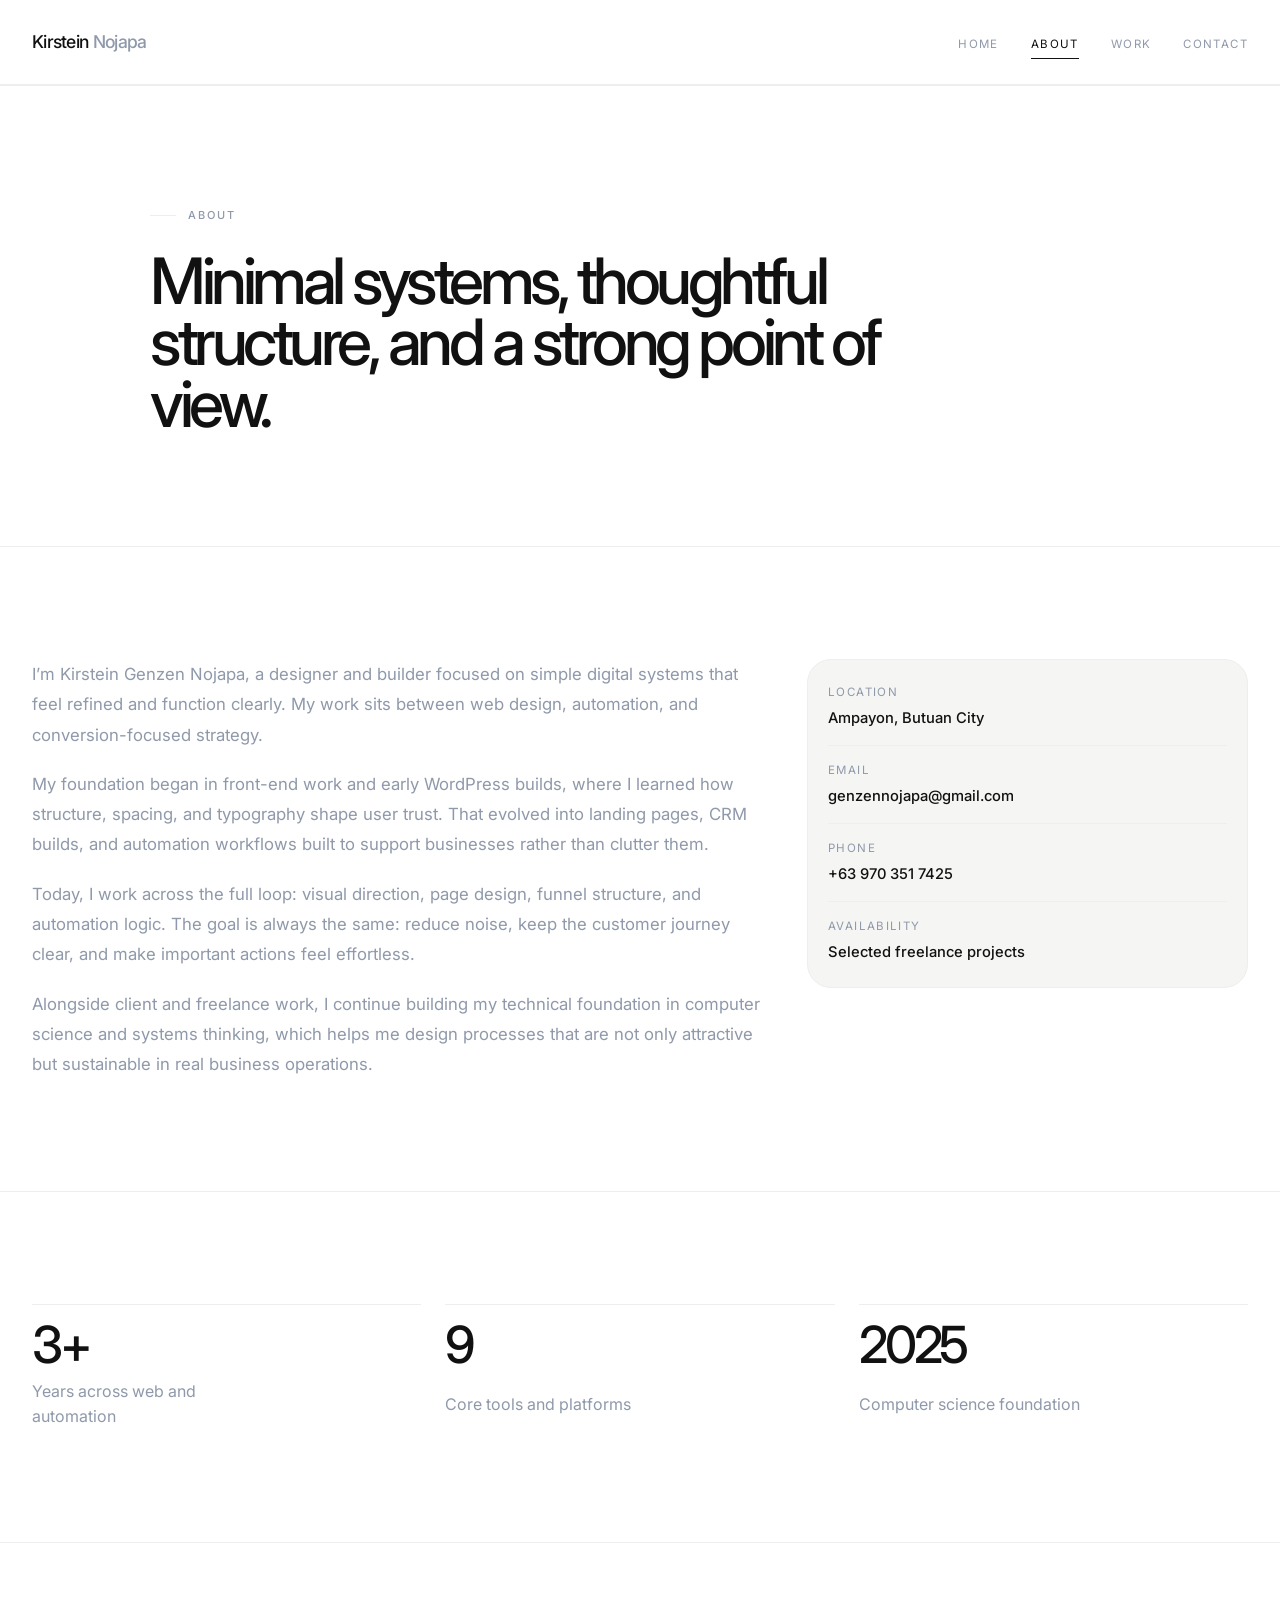
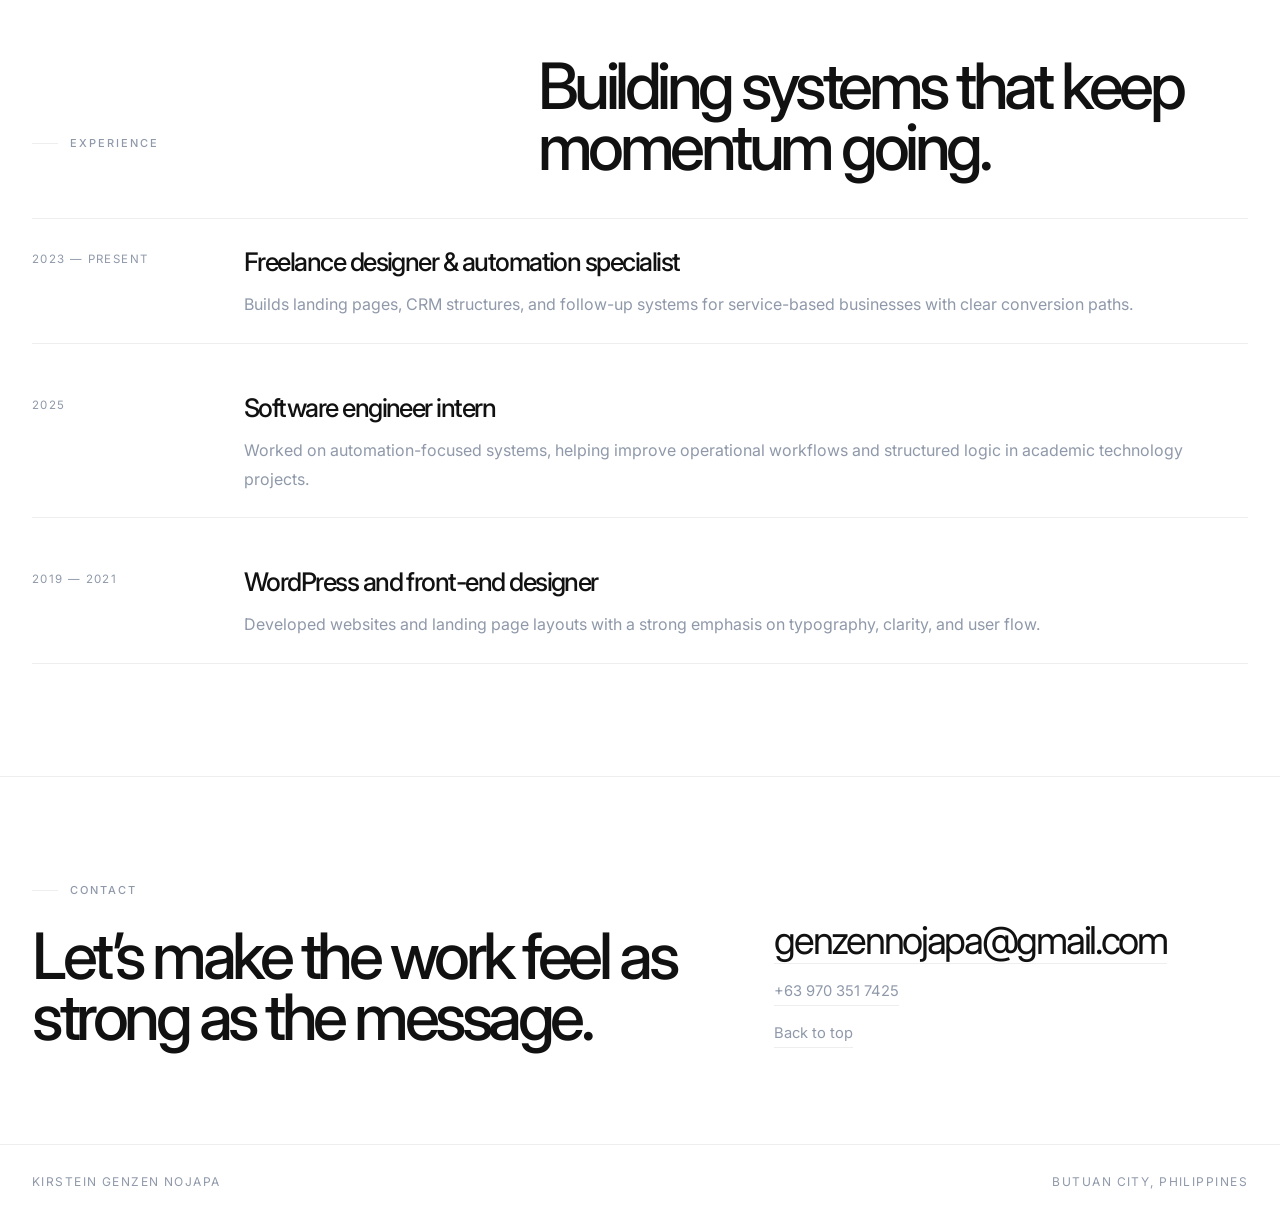
==== about.html @ 71140f75 "Add files via upload" ====
<!DOCTYPE html>
<html lang="en">
<head>
  <meta charset="UTF-8">
  <meta name="viewport" content="width=device-width, initial-scale=1.0">
  <title>About — Kirstein Genzen Nojapa</title>
  <meta name="description" content="About Kirstein Genzen Nojapa, a web designer and automation specialist working across digital systems, front-end design, and client operations.">
  <link rel="preconnect" href="https://fonts.googleapis.com">
  <link rel="preconnect" href="https://fonts.gstatic.com" crossorigin>
  <link href="https://fonts.googleapis.com/css2?family=Inter:wght@300;400;500;600;700;800&display=swap" rel="stylesheet">
  <link rel="stylesheet" href="style.css">
</head>
<body>
  <header id="site-header">
    <div class="wrap nav-inner">
      <a href="index.html" class="mark" aria-label="Kirstein Genzen Nojapa home">Kirstein <span>Nojapa</span></a>
      <button class="nav-toggle" id="navToggle" aria-label="Toggle menu" aria-expanded="false">
        <span></span><span></span>
      </button>
      <nav aria-label="Main navigation">
        <ul id="navList">
          <li><a href="index.html">Home</a></li>
          <li><a href="about.html" class="active">About</a></li>
          <li><a href="work.html">Work</a></li>
          <li><a href="index.html#contact">Contact</a></li>
        </ul>
      </nav>
    </div>
  </header>

  <main id="top">
    <section class="page-hero">
      <div class="wrap narrow">
        <p class="eyebrow">About</p>
        <h1>Minimal systems, thoughtful structure, and a strong point of view.</h1>
      </div>
    </section>

    <section class="bio-section">
      <div class="wrap bio-layout">
        <div class="bio-copy">
          <p>I’m Kirstein Genzen Nojapa, a designer and builder focused on simple digital systems that feel refined and function clearly. My work sits between web design, automation, and conversion-focused strategy.</p>
          <p>My foundation began in front-end work and early WordPress builds, where I learned how structure, spacing, and typography shape user trust. That evolved into landing pages, CRM builds, and automation workflows built to support businesses rather than clutter them.</p>
          <p>Today, I work across the full loop: visual direction, page design, funnel structure, and automation logic. The goal is always the same: reduce noise, keep the customer journey clear, and make important actions feel effortless.</p>
          <p>Alongside client and freelance work, I continue building my technical foundation in computer science and systems thinking, which helps me design processes that are not only attractive but sustainable in real business operations.</p>
        </div>

        <aside class="info-panel">
          <ul class="meta-list">
            <li><span>Location</span><strong>Ampayon, Butuan City</strong></li>
            <li><span>Email</span><strong>genzennojapa@gmail.com</strong></li>
            <li><span>Phone</span><strong>+63 970 351 7425</strong></li>
            <li><span>Availability</span><strong>Selected freelance projects</strong></li>
          </ul>
        </aside>
      </div>
    </section>

    <section class="stats-section">
      <div class="wrap stats-grid">
        <div class="stat-item">
          <span class="stat-number">3+</span>
          <span class="stat-label">Years across web and automation</span>
        </div>
        <div class="stat-item">
          <span class="stat-number">9</span>
          <span class="stat-label">Core tools and platforms</span>
        </div>
        <div class="stat-item">
          <span class="stat-number">2025</span>
          <span class="stat-label">Computer science foundation</span>
        </div>
      </div>
    </section>

    <section class="timeline-section">
      <div class="wrap">
        <div class="section-header compact">
          <p class="eyebrow">Experience</p>
          <h2>Building systems that keep momentum going.</h2>
        </div>

        <div class="timeline">
          <article class="timeline-item">
            <div class="year">2023 — Present</div>
            <div class="timeline-copy">
              <h3>Freelance designer &amp; automation specialist</h3>
              <p>Builds landing pages, CRM structures, and follow-up systems for service-based businesses with clear conversion paths.</p>
            </div>
          </article>
          <article class="timeline-item">
            <div class="year">2025</div>
            <div class="timeline-copy">
              <h3>Software engineer intern</h3>
              <p>Worked on automation-focused systems, helping improve operational workflows and structured logic in academic technology projects.</p>
            </div>
          </article>
          <article class="timeline-item">
            <div class="year">2019 — 2021</div>
            <div class="timeline-copy">
              <h3>WordPress and front-end designer</h3>
              <p>Developed websites and landing page layouts with a strong emphasis on typography, clarity, and user flow.</p>
            </div>
          </article>
        </div>
      </div>
    </section>

    <section id="contact" class="contact-section">
      <div class="wrap contact-grid">
        <div>
          <p class="eyebrow">Contact</p>
          <h2>Let’s make the work feel as strong as the message.</h2>
        </div>
        <div class="contact-links">
          <a href="mailto:genzennojapa@gmail.com" class="contact-email">genzennojapa@gmail.com</a>
          <a href="tel:+639703517425">+63 970 351 7425</a>
          <a href="#top">Back to top</a>
        </div>
      </div>
    </section>
  </main>

  <footer>
    <div class="wrap footer-inner">
      <span>Kirstein Genzen Nojapa</span>
      <span>Butuan City, Philippines</span>
    </div>
  </footer>

  <script src="script.js"></script>
</body>
</html>
---- style.css ----
:root {
  --bg: #ffffff;
  --panel: #f5f5f3;
  --text: #111111;
  --secondary: #8f99aa;
  --muted: #b5b5b5;
  --line: #eeeeee;
  --dot: #000000;
  --teal: #58bdb5;
  --image-gray: #808080;
  --shadow: rgba(17, 17, 17, 0.08);
  --sans: "Inter", "Helvetica Neue", Arial, sans-serif;
}

* {
  box-sizing: border-box;
  margin: 0;
  padding: 0;
}

html {
  scroll-behavior: smooth;
}

body {
  background: var(--bg);
  color: var(--text);
  font-family: var(--sans);
  line-height: 1.5;
  font-weight: 400;
  text-rendering: optimizeLegibility;
  -webkit-font-smoothing: antialiased;
  overflow-x: hidden;
}

img, svg {
  display: block;
  max-width: 100%;
}

a {
  color: inherit;
  text-decoration: none;
}

button, input, textarea, select {
  font: inherit;
}

::selection {
  background: rgba(17, 17, 17, 0.12);
}

:focus-visible {
  outline: 2px solid var(--text);
  outline-offset: 4px;
}

.wrap {
  width: min(1240px, calc(100% - 64px));
  margin: 0 auto;
}

.narrow {
  width: min(980px, calc(100% - 64px));
}

.eyebrow {
  display: inline-flex;
  align-items: center;
  gap: 12px;
  font-size: 11px;
  font-weight: 500;
  letter-spacing: 0.18em;
  text-transform: uppercase;
  color: var(--secondary);
  margin-bottom: 26px;
}

.eyebrow::before {
  content: "";
  width: 26px;
  height: 1px;
  background: var(--line);
}

.eyebrow.soft {
  color: var(--muted);
}

header {
  position: sticky;
  top: 0;
  z-index: 50;
  background: rgba(255, 255, 255, 0.82);
  backdrop-filter: blur(12px);
  border-bottom: 1px solid var(--line);
}

header.scrolled {
  box-shadow: 0 8px 20px rgba(17, 17, 17, 0.02);
}

.nav-inner {
  display: flex;
  align-items: center;
  justify-content: space-between;
  min-height: 84px;
}

.mark {
  font-size: 1.1rem;
  font-weight: 500;
  letter-spacing: -0.04em;
}

.mark span {
  color: var(--secondary);
}

nav ul {
  display: flex;
  align-items: center;
  gap: 2rem;
  list-style: none;
}

nav a {
  position: relative;
  font-size: 0.72rem;
  letter-spacing: 0.12em;
  text-transform: uppercase;
  color: var(--secondary);
  transition: color 0.2s ease;
}

nav a::after {
  content: "";
  position: absolute;
  left: 0;
  bottom: -8px;
  width: 100%;
  height: 1px;
  background: var(--text);
  transform: scaleX(0);
  transform-origin: left center;
  transition: transform 0.2s ease;
}

nav a:hover,
nav a.active {
  color: var(--text);
}

nav a:hover::after,
nav a.active::after {
  transform: scaleX(1);
}

.nav-toggle {
  display: none;
  width: 36px;
  height: 36px;
  border: 1px solid var(--line);
  border-radius: 50%;
  background: transparent;
  align-items: center;
  justify-content: center;
  gap: 4px;
  flex-direction: column;
  cursor: pointer;
}

.nav-toggle span {
  width: 14px;
  height: 1px;
  background: var(--text);
  display: block;
}

main section {
  padding: 7rem 0;
  border-top: 1px solid var(--line);
}

.hero {
  padding-top: 5rem;
  padding-bottom: 5rem;
}

.hero-grid {
  display: grid;
  grid-template-columns: 1.1fr 0.9fr;
  align-items: center;
  gap: clamp(2rem, 4vw, 5rem);
}

.hero-copy h1,
.page-hero h1,
.section-header h2,
.contact-grid h2,
.feature-intro h2 {
  letter-spacing: -0.07em;
  font-weight: 500;
  color: var(--text);
  line-height: 0.96;
}

.hero-copy h1 {
  max-width: 620px;
  font-size: clamp(4rem, 9vw, 8.5rem);
}

.lede {
  margin-top: 1.5rem;
  max-width: 530px;
  font-size: 1.06rem;
  color: var(--secondary);
  line-height: 1.7;
}

.hero-actions {
  margin-top: 2.1rem;
  display: flex;
  align-items: center;
  gap: 1.75rem;
}

.button {
  display: inline-flex;
  align-items: center;
  justify-content: center;
  min-height: 52px;
  padding: 0 1.4rem;
  border-radius: 999px;
  border: 1px solid var(--text);
  font-size: 0.75rem;
  letter-spacing: 0.12em;
  text-transform: uppercase;
  transition: transform 0.2s ease, background 0.2s ease, color 0.2s ease;
}

.button:hover {
  transform: translateY(-1px);
}

.button-dark {
  background: var(--text);
  color: var(--bg);
}

.text-link {
  position: relative;
  font-size: 0.75rem;
  letter-spacing: 0.12em;
  text-transform: uppercase;
  color: var(--text);
}

.text-link::after {
  content: "";
  position: absolute;
  left: 0;
  bottom: -8px;
  width: 100%;
  height: 1px;
  background: var(--text);
}

.hero-visual {
  position: relative;
  display: grid;
  grid-template-columns: 1fr 1.3fr;
  gap: 1rem;
  min-height: 560px;
}

.photo-block {
  border-radius: 2rem;
  background-size: cover;
  background-position: center;
  box-shadow: 0 20px 60px var(--shadow);
  filter: grayscale(1);
}

.photo-block.tall {
  background-image: url('https://images.unsplash.com/photo-1524758631624-e2822e304c36?auto=format&fit=crop&w=900&q=80');
  min-height: 100%;
}

.photo-block.wide {
  background-image: url('https://images.unsplash.com/photo-1497366754035-f200968a6e72?auto=format&fit=crop&w=900&q=80');
  min-height: 70%;
  align-self: end;
}

.floating-stat {
  position: absolute;
  left: 14%;
  bottom: -2%;
  display: flex;
  align-items: center;
  gap: 0.8rem;
  background: rgba(255, 255, 255, 0.92);
  border: 1px solid var(--line);
  border-radius: 999px;
  padding: 0.8rem 1rem;
  box-shadow: 0 18px 36px rgba(17, 17, 17, 0.05);
  max-width: 260px;
}

.floating-stat strong {
  font-size: 2.3rem;
  line-height: 1;
  letter-spacing: -0.06em;
}

.floating-stat small {
  font-size: 0.68rem;
  line-height: 1.5;
  color: var(--secondary);
}

.dot {
  width: 12px;
  height: 12px;
  background: var(--dot);
  border-radius: 50%;
  flex-shrink: 0;
}

.feature-module {
  display: grid;
  gap: 3rem;
}

.feature-intro h2,
.section-header h2,
.page-hero h1,
.contact-grid h2 {
  font-size: clamp(2.5rem, 5vw, 5rem);
  max-width: 800px;
}

.feature-body {
  display: grid;
  grid-template-columns: 1.2fr 0.8fr;
  gap: 2rem;
  align-items: end;
}

.feature-image {
  min-height: 520px;
  border-radius: 1.75rem;
  background-size: cover;
  background-position: center;
  filter: grayscale(1);
  box-shadow: 0 20px 60px var(--shadow);
}

.image-one {
  background-image: url('https://images.unsplash.com/photo-1516321318423-f06f85e504b3?auto=format&fit=crop&w=1200&q=80');
}

.feature-copy {
  display: grid;
  gap: 1.25rem;
  color: var(--secondary);
  font-size: 1rem;
  line-height: 1.8;
}

.services-section {
  padding-top: 5rem;
}

.section-header {
  display: grid;
  grid-template-columns: 0.8fr 1.2fr;
  gap: 2rem;
  align-items: end;
  margin-bottom: 3rem;
}

.section-header.compact {
  margin-bottom: 2.5rem;
}

.services-grid {
  display: grid;
  grid-template-columns: repeat(4, 1fr);
  gap: 1rem;
}

.service-card {
  border: 1px solid var(--line);
  border-radius: 1.5rem;
  padding: 1.5rem 1.2rem 1.1rem;
  background: linear-gradient(180deg, #ffffff 0%, #fafaf9 100%);
  min-height: 240px;
  display: flex;
  flex-direction: column;
  justify-content: flex-start;
}

.service-index {
  display: inline-block;
  margin-bottom: 1.5rem;
  font-size: 0.72rem;
  letter-spacing: 0.12em;
  text-transform: uppercase;
  color: var(--secondary);
}

.service-card h3 {
  font-size: clamp(1.5rem, 2vw, 2.1rem);
  line-height: 1.05;
  letter-spacing: -0.06em;
  margin-bottom: 0.9rem;
  font-weight: 500;
}

.service-card p {
  color: var(--secondary);
  line-height: 1.7;
  font-size: 0.95rem;
}

.work-strip {
  padding-top: 2rem;
  padding-bottom: 2rem;
  border-top: 1px solid var(--line);
  overflow: hidden;
}

.work-strip-inner {
  display: grid;
  gap: 1.25rem;
}

.marquee {
  display: flex;
  width: max-content;
  min-width: 100%;
  gap: 1rem;
  animation: scroll 28s linear infinite;
}

.marquee-track {
  display: flex;
  gap: 1rem;
  align-items: center;
  white-space: nowrap;
}

.marquee-track span {
  display: inline-flex;
  align-items: center;
  justify-content: center;
  padding: 0.9rem 1.1rem;
  border-radius: 999px;
  border: 1px solid var(--line);
  background: var(--panel);
  font-size: 0.74rem;
  letter-spacing: 0.14em;
  text-transform: uppercase;
  color: var(--secondary);
}

@keyframes scroll {
  from {
    transform: translateX(0%);
  }
  to {
    transform: translateX(-50%);
  }
}

.project-list {
  display: grid;
  gap: 2.5rem;
}

.project-row {
  display: grid;
  grid-template-columns: 1fr 1.2fr;
  gap: 2rem;
  align-items: center;
  padding: 1rem 0;
}

.project-row.reverse {
  grid-template-columns: 1.2fr 1fr;
}

.project-copy {
  display: grid;
  gap: 0.9rem;
}

.project-kicker {
  font-size: 0.72rem;
  letter-spacing: 0.12em;
  text-transform: uppercase;
  color: var(--secondary);
}

.project-copy h3 {
  font-size: clamp(2rem, 4vw, 3.5rem);
  line-height: 0.96;
  letter-spacing: -0.07em;
  font-weight: 500;
}

.project-copy p {
  max-width: 42rem;
  color: var(--secondary);
  line-height: 1.8;
}

.project-media {
  min-height: 480px;
  border-radius: 2rem;
  background-size: cover;
  background-position: center;
  filter: grayscale(1);
  box-shadow: 0 22px 50px rgba(17, 17, 17, 0.06);
}

.image-two {
  background-image: url('https://images.unsplash.com/photo-1552664730-d307ca884978?auto=format&fit=crop&w=1200&q=80');
}

.image-three {
  background-image: url('https://images.unsplash.com/photo-1460925895917-afdab827c52f?auto=format&fit=crop&w=1200&q=80');
}

.image-four {
  background-image: url('https://images.unsplash.com/photo-1516321165247-4aa89a48be28?auto=format&fit=crop&w=1200&q=80');
}

.image-five {
  background-image: url('https://images.unsplash.com/photo-1522202176988-66273c2fd55f?auto=format&fit=crop&w=1200&q=80');
}

.mini-grid {
  display: grid;
  grid-template-columns: repeat(3, minmax(0, 1fr));
  gap: 1rem;
}

.mini-card {
  display: flex;
  align-items: flex-end;
  min-height: 170px;
  padding: 1.25rem;
  border: 1px solid var(--line);
  border-radius: 1.25rem;
  background: linear-gradient(180deg, #ffffff 0%, #f7f7f5 100%);
}

.mini-card span {
  font-size: 1.1rem;
  letter-spacing: -0.04em;
}

.bio-layout {
  display: grid;
  grid-template-columns: 1.25fr 0.75fr;
  gap: 2.5rem;
  align-items: start;
}

.bio-copy {
  display: grid;
  gap: 1.2rem;
  font-size: 1.05rem;
  line-height: 1.8;
  color: var(--secondary);
}

.info-panel {
  border: 1px solid var(--line);
  background: var(--panel);
  border-radius: 1.5rem;
  padding: 1.5rem 1.25rem;
}

.meta-list {
  list-style: none;
  display: grid;
  gap: 1rem;
}

.meta-list li {
  display: grid;
  gap: 0.35rem;
  padding-bottom: 1rem;
  border-bottom: 1px solid var(--line);
}

.meta-list li:last-child {
  border-bottom: none;
  padding-bottom: 0;
}

.meta-list span {
  font-size: 0.72rem;
  letter-spacing: 0.12em;
  text-transform: uppercase;
  color: var(--secondary);
}

.meta-list strong {
  font-size: 0.92rem;
  font-weight: 500;
  color: var(--text);
}

.stats-grid {
  display: grid;
  grid-template-columns: repeat(3, minmax(0, 1fr));
  gap: 1.5rem;
}

.stat-item {
  display: grid;
  gap: 0.7rem;
  padding-top: 1rem;
  border-top: 1px solid var(--line);
}

.stat-number {
  font-size: clamp(2rem, 4vw, 4rem);
  line-height: 0.9;
  letter-spacing: -0.06em;
  font-weight: 500;
}

.stat-label {
  color: var(--secondary);
  line-height: 1.6;
  max-width: 14rem;
}

.timeline {
  display: grid;
  gap: 1.3rem;
  border-top: 1px solid var(--line);
}

.timeline-item {
  display: grid;
  grid-template-columns: 180px 1fr;
  gap: 2rem;
  padding: 1.5rem 0;
  border-bottom: 1px solid var(--line);
}

.year {
  font-size: 0.72rem;
  letter-spacing: 0.12em;
  text-transform: uppercase;
  color: var(--secondary);
  padding-top: 0.5rem;
}

.timeline-copy {
  display: grid;
  gap: 0.55rem;
}

.timeline-copy h3 {
  font-size: clamp(1.5rem, 2vw, 2.2rem);
  letter-spacing: -0.06em;
  font-weight: 500;
}

.timeline-copy p {
  color: var(--secondary);
  line-height: 1.8;
}

.contact-section {
  padding-top: 6rem;
  padding-bottom: 6rem;
}

.contact-grid {
  display: grid;
  grid-template-columns: 1.2fr 0.8fr;
  gap: 2rem;
  align-items: end;
}

.contact-links {
  display: flex;
  flex-direction: column;
  align-items: flex-start;
  gap: 1rem;
}

.contact-links a {
  position: relative;
  font-size: 0.92rem;
  color: var(--secondary);
  padding-bottom: 0.25rem;
}

.contact-links a::after {
  content: "";
  position: absolute;
  left: 0;
  bottom: 0;
  width: 100%;
  height: 1px;
  background: var(--line);
}

.contact-email {
  font-size: clamp(1.8rem, 3vw, 3rem) !important;
  letter-spacing: -0.06em;
  line-height: 1;
  color: var(--text) !important;
}

footer {
  border-top: 1px solid var(--line);
}

.footer-inner {
  display: flex;
  align-items: center;
  justify-content: space-between;
  min-height: 74px;
  gap: 1rem;
  color: var(--secondary);
  font-size: 0.75rem;
  letter-spacing: 0.12em;
  text-transform: uppercase;
}

@media (max-width: 980px) {
  .hero-grid,
  .feature-body,
  .bio-layout,
  .contact-grid,
  .project-row,
  .project-row.reverse,
  .timeline-item,
  .section-header {
    grid-template-columns: 1fr;
  }

  .services-grid {
    grid-template-columns: repeat(2, minmax(0, 1fr));
  }

  .mini-grid {
    grid-template-columns: repeat(2, minmax(0, 1fr));
  }

  .hero-visual {
    min-height: 430px;
  }
}

@media (max-width: 760px) {
  .wrap,
  .narrow {
    width: min(100% - 32px, 100%);
  }

  nav {
    position: fixed;
    top: 0;
    right: 0;
    bottom: 0;
    width: min(78vw, 360px);
    background: rgba(255, 255, 255, 0.98);
    border-left: 1px solid var(--line);
    transform: translateX(101%);
    transition: transform 0.25s ease;
    z-index: 40;
    padding: 6rem 1.5rem 2rem;
  }

  nav ul {
    flex-direction: column;
    align-items: flex-start;
    gap: 1.5rem;
  }

  nav ul.open {
    transform: translateX(0);
  }

  .nav-toggle {
    display: inline-flex;
    position: relative;
    z-index: 50;
  }

  .hero {
    padding-top: 3rem;
  }

  .hero-copy h1 {
    max-width: 100%;
  }

  .hero-actions {
    flex-wrap: wrap;
    gap: 1rem;
  }

  .services-grid,
  .stats-grid,
  .mini-grid {
    grid-template-columns: 1fr;
  }

  .project-media,
  .feature-image {
    min-height: 340px;
  }

  .floating-stat {
    left: 8%;
    bottom: -4%;
    max-width: 220px;
  }

  .footer-inner {
    flex-direction: column;
    justify-content: center;
    text-align: center;
    padding: 1rem 0;
  }
}
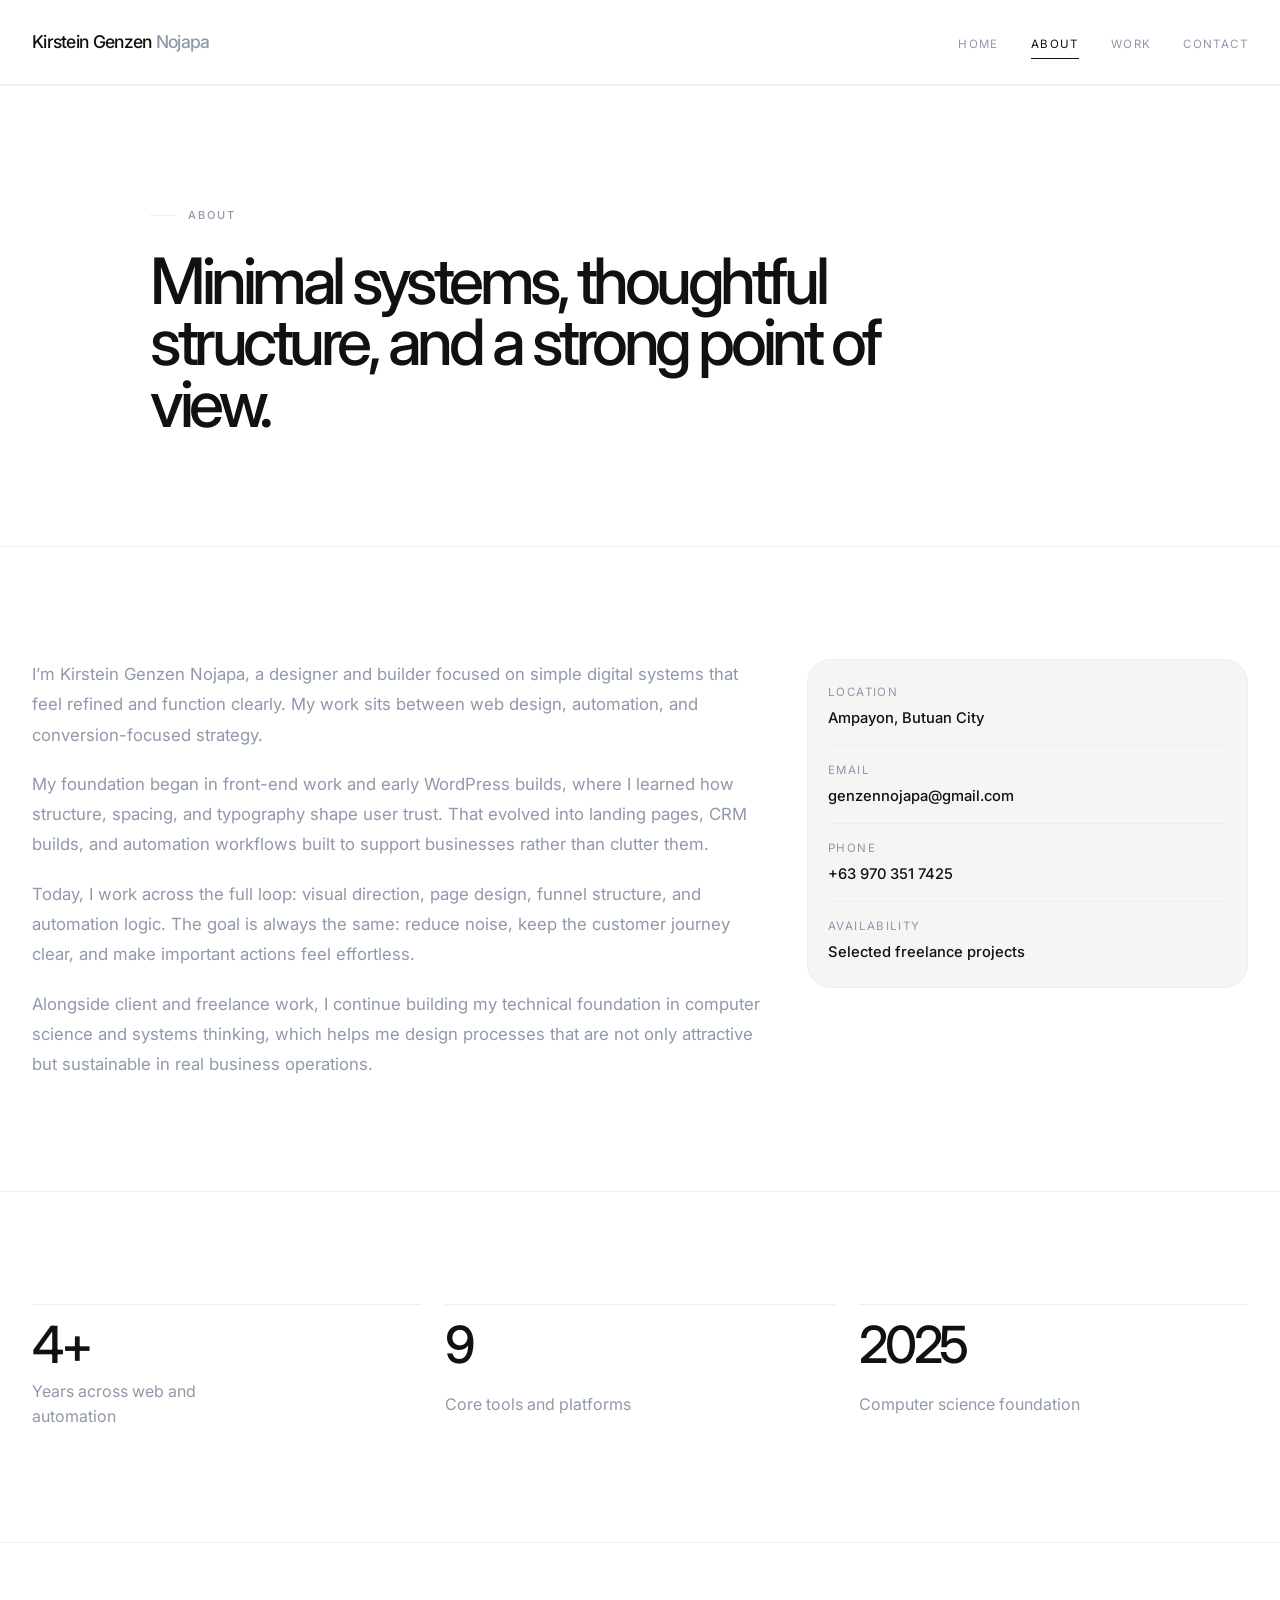
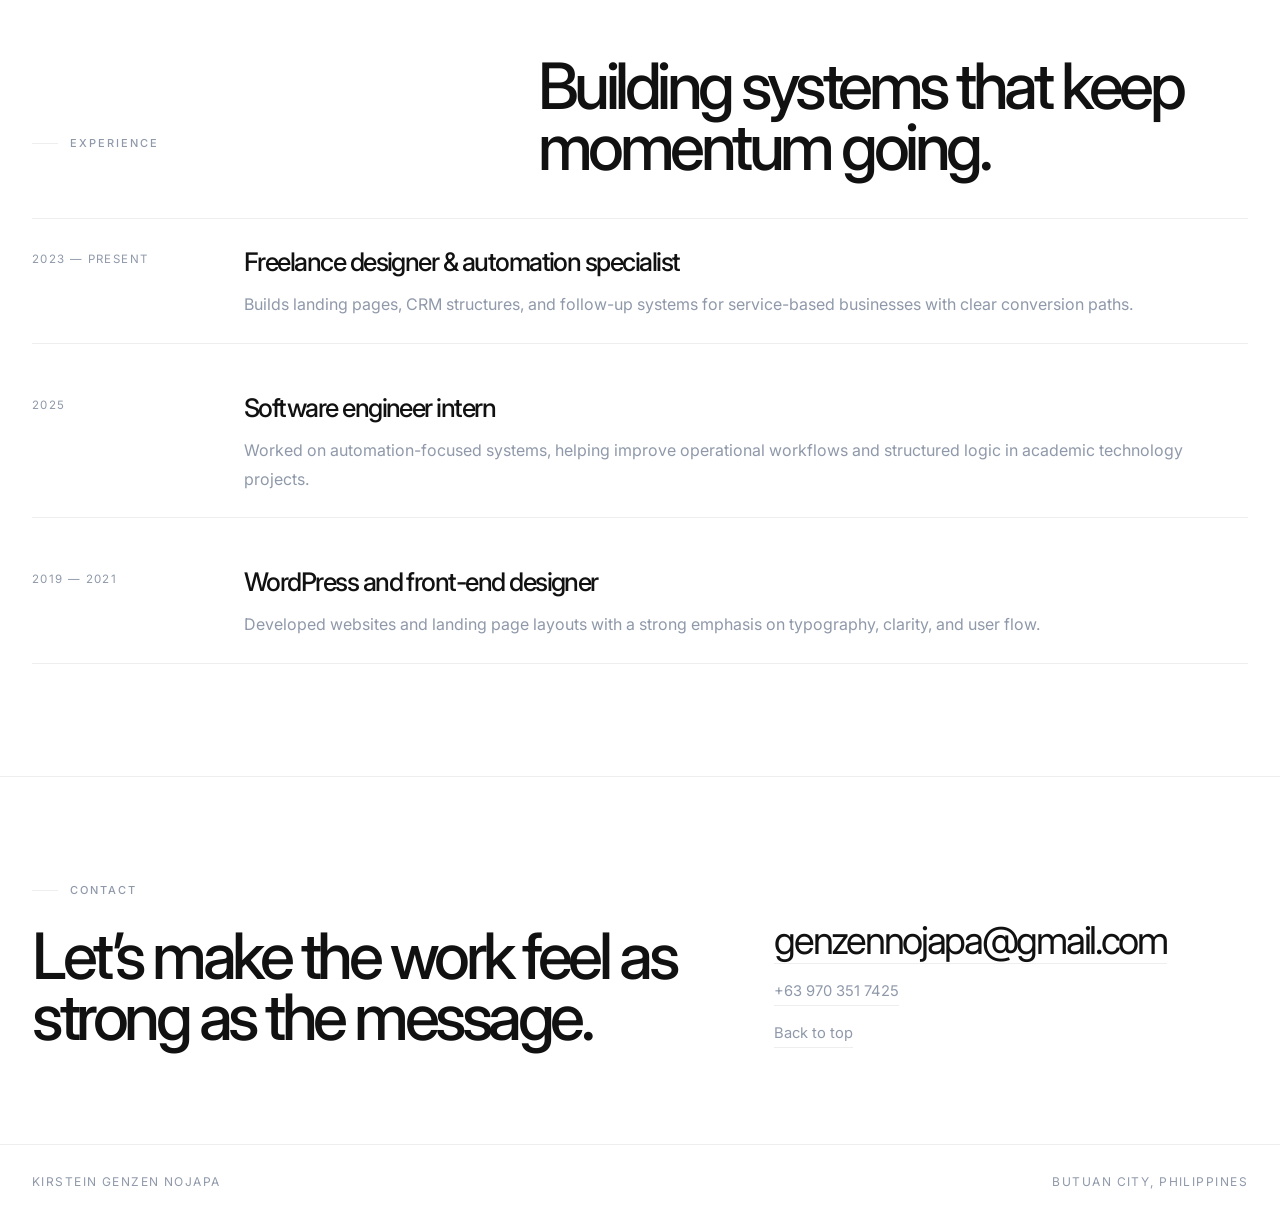
==== commit 96f0a17b: "Update portfolio pages and styles" ====
--- a/about.html
+++ b/about.html
@@ -13,7 +13,7 @@
 <body>
   <header id="site-header">
     <div class="wrap nav-inner">
-      <a href="index.html" class="mark" aria-label="Kirstein Genzen Nojapa home">Kirstein <span>Nojapa</span></a>
+      <a href="index.html" class="mark" aria-label="Kirstein Genzen Nojapa home">Kirstein Genzen <span>Nojapa</span></a>
       <button class="nav-toggle" id="navToggle" aria-label="Toggle menu" aria-expanded="false">
         <span></span><span></span>
       </button>
@@ -59,7 +59,7 @@
     <section class="stats-section">
       <div class="wrap stats-grid">
         <div class="stat-item">
-          <span class="stat-number">3+</span>
+          <span class="stat-number">4+</span>
           <span class="stat-label">Years across web and automation</span>
         </div>
         <div class="stat-item">
--- a/style.css
+++ b/style.css
@@ -284,12 +284,12 @@
 }
 
 .photo-block.tall {
-  background-image: url('https://images.unsplash.com/photo-1524758631624-e2822e304c36?auto=format&fit=crop&w=900&q=80');
+  background-image: url('me.jpg');
   min-height: 100%;
 }
 
 .photo-block.wide {
-  background-image: url('https://images.unsplash.com/photo-1497366754035-f200968a6e72?auto=format&fit=crop&w=900&q=80');
+  background-image: url('myself.jpg');
   min-height: 70%;
   align-self: end;
 }
@@ -359,7 +359,7 @@
 }
 
 .image-one {
-  background-image: url('https://images.unsplash.com/photo-1516321318423-f06f85e504b3?auto=format&fit=crop&w=1200&q=80');
+  background-image: url('me.jpg');
 }
 
 .feature-copy {
@@ -476,92 +476,218 @@
   }
 }
 
-.project-list {
-  display: grid;
-  gap: 2.5rem;
-}
-
-.project-row {
-  display: grid;
-  grid-template-columns: 1fr 1.2fr;
-  gap: 2rem;
-  align-items: center;
-  padding: 1rem 0;
-}
-
-.project-row.reverse {
-  grid-template-columns: 1.2fr 1fr;
-}
-
-.project-copy {
-  display: grid;
+.work-collections {
+  display: grid;
+  grid-template-columns: repeat(3, minmax(0, 1fr));
+  align-items: start;
+  gap: 1rem;
+}
+
+.work-category {
+  min-width: 0;
+  scroll-margin-top: 110px;
+  border: 1px solid var(--line);
+  background: var(--bg);
+}
+
+.work-category[open] {
+  grid-column: 1 / -1;
+}
+
+.work-card {
+  position: relative;
+  display: grid;
+  grid-template-rows: auto 1fr;
   gap: 0.9rem;
-}
-
-.project-kicker {
+  height: 100%;
+  padding: 0.75rem;
+  cursor: pointer;
+  list-style: none;
+}
+
+.work-card::-webkit-details-marker {
+  display: none;
+}
+
+.work-card::marker {
+  content: "";
+}
+
+.work-card-image {
+  display: grid;
+  place-items: center;
+  aspect-ratio: 16 / 10;
+  overflow: hidden;
+  background: var(--panel);
+}
+
+.work-card-image img {
+  width: 100%;
+  height: 100%;
+  object-fit: contain;
+  transition: transform 0.3s ease;
+}
+
+.work-card:hover .work-card-image img {
+  transform: scale(1.035);
+}
+
+.work-category[id="web-projects"] .work-card-image img {
+  object-fit: cover;
+}
+
+.work-card-copy {
+  display: grid;
+  align-content: start;
+  gap: 0.45rem;
+  padding: 0 0.25rem 0.25rem;
+}
+
+.work-card-kicker {
+  color: var(--secondary);
+  font-size: 0.68rem;
+  letter-spacing: 0.12em;
+  text-transform: uppercase;
+}
+
+.work-card-title {
+  max-width: 18rem;
+  font-size: 1.35rem;
+  font-weight: 500;
+  line-height: 1.05;
+  letter-spacing: -0.04em;
+}
+
+.work-card-action {
+  margin-top: 0.2rem;
+  color: var(--secondary);
   font-size: 0.72rem;
-  letter-spacing: 0.12em;
-  text-transform: uppercase;
-  color: var(--secondary);
-}
-
-.project-copy h3 {
-  font-size: clamp(2rem, 4vw, 3.5rem);
-  line-height: 0.96;
-  letter-spacing: -0.07em;
+}
+
+.work-card-toggle {
+  position: absolute;
+  top: 1.25rem;
+  right: 1.25rem;
+  display: grid;
+  place-items: center;
+  width: 2rem;
+  height: 2rem;
+  background: var(--bg);
+  border: 1px solid var(--line);
+}
+
+.work-card-toggle::before,
+.work-card-toggle::after {
+  position: absolute;
+  width: 0.75rem;
+  height: 1px;
+  background: var(--text);
+  content: "";
+  transition: transform 0.2s ease;
+}
+
+.work-card-toggle::after {
+  transform: rotate(90deg);
+}
+
+.work-category[open] .work-card {
+  grid-template-columns: 8rem minmax(0, 1fr) auto;
+  grid-template-rows: auto;
+  align-items: center;
+  border-bottom: 1px solid var(--line);
+}
+
+.work-category[open] .work-card-image {
+  aspect-ratio: 16 / 10;
+}
+
+.work-category[open] .work-card-toggle::after {
+  transform: rotate(0);
+}
+
+.work-expanded {
+  padding: 1.25rem;
+}
+
+.work-expanded-title {
+  margin-bottom: 1.25rem;
+  font-size: 1.5rem;
   font-weight: 500;
-}
-
-.project-copy p {
-  max-width: 42rem;
-  color: var(--secondary);
-  line-height: 1.8;
-}
-
-.project-media {
-  min-height: 480px;
-  border-radius: 2rem;
-  background-size: cover;
-  background-position: center;
-  filter: grayscale(1);
-  box-shadow: 0 22px 50px rgba(17, 17, 17, 0.06);
-}
-
-.image-two {
-  background-image: url('https://images.unsplash.com/photo-1552664730-d307ca884978?auto=format&fit=crop&w=1200&q=80');
-}
-
-.image-three {
-  background-image: url('https://images.unsplash.com/photo-1460925895917-afdab827c52f?auto=format&fit=crop&w=1200&q=80');
-}
-
-.image-four {
-  background-image: url('https://images.unsplash.com/photo-1516321165247-4aa89a48be28?auto=format&fit=crop&w=1200&q=80');
-}
-
-.image-five {
-  background-image: url('https://images.unsplash.com/photo-1522202176988-66273c2fd55f?auto=format&fit=crop&w=1200&q=80');
-}
-
-.mini-grid {
+  line-height: 1.1;
+  letter-spacing: -0.04em;
+}
+
+.work-gallery {
   display: grid;
   grid-template-columns: repeat(3, minmax(0, 1fr));
-  gap: 1rem;
-}
-
-.mini-card {
-  display: flex;
-  align-items: flex-end;
-  min-height: 170px;
-  padding: 1.25rem;
-  border: 1px solid var(--line);
-  border-radius: 1.25rem;
-  background: linear-gradient(180deg, #ffffff 0%, #f7f7f5 100%);
-}
-
-.mini-card span {
-  font-size: 1.1rem;
-  letter-spacing: -0.04em;
+  gap: 1.5rem 1rem;
+}
+
+.work-item {
+  display: grid;
+  align-content: start;
+  gap: 0.65rem;
+  min-width: 0;
+}
+
+.work-image {
+  display: grid;
+  place-items: center;
+  aspect-ratio: 4 / 3;
+  overflow: hidden;
+  background: var(--panel);
+}
+
+.work-image img {
+  width: 100%;
+  height: 100%;
+  object-fit: contain;
+  transition: transform 0.35s ease;
+}
+
+.work-item:hover .work-image img {
+  transform: scale(1.035);
+}
+
+.work-caption {
+  color: var(--secondary);
+  font-size: 0.75rem;
+}
+
+.work-gallery--slides {
+  grid-template-columns: repeat(2, minmax(0, 1fr));
+}
+
+.work-gallery--slides .work-image {
+  aspect-ratio: 16 / 10;
+}
+
+.work-gallery--websites .work-image {
+  aspect-ratio: 16 / 10;
+}
+
+.work-gallery--websites .work-image img {
+  object-fit: cover;
+}
+
+.website-caption {
+  display: grid;
+  gap: 0.45rem;
+  color: var(--secondary);
+  font-size: 0.82rem;
+}
+
+.website-caption strong {
+  color: var(--text);
+  font-size: 1rem;
+  font-weight: 500;
+}
+
+.website-visit {
+  color: var(--text);
+  font-size: 0.68rem;
+  letter-spacing: 0.1em;
+  text-transform: uppercase;
 }
 
 .bio-layout {
@@ -745,8 +871,6 @@
   .feature-body,
   .bio-layout,
   .contact-grid,
-  .project-row,
-  .project-row.reverse,
   .timeline-item,
   .section-header {
     grid-template-columns: 1fr;
@@ -756,7 +880,11 @@
     grid-template-columns: repeat(2, minmax(0, 1fr));
   }
 
-  .mini-grid {
+  .work-gallery {
+    grid-template-columns: repeat(2, minmax(0, 1fr));
+  }
+
+  .work-collections {
     grid-template-columns: repeat(2, minmax(0, 1fr));
   }
 
@@ -771,7 +899,11 @@
     width: min(100% - 32px, 100%);
   }
 
-  nav {
+  .work-collections {
+    grid-template-columns: 1fr;
+  }
+
+  header nav {
     position: fixed;
     top: 0;
     right: 0;
@@ -785,13 +917,17 @@
     padding: 6rem 1.5rem 2rem;
   }
 
-  nav ul {
+  header nav.open {
+    transform: translateX(0);
+  }
+
+  header nav ul {
     flex-direction: column;
     align-items: flex-start;
     gap: 1.5rem;
   }
 
-  nav ul.open {
+  header nav ul.open {
     transform: translateX(0);
   }
 
@@ -816,11 +952,29 @@
 
   .services-grid,
   .stats-grid,
-  .mini-grid {
+  .work-gallery,
+  .work-gallery--slides {
+    grid-template-columns: repeat(2, minmax(0, 1fr));
+  }
+
+  .work-category[open] .work-card {
+    grid-template-columns: 5rem minmax(0, 1fr) auto;
+    gap: 0.75rem;
+    padding: 0.6rem;
+  }
+
+  .work-category[open] .work-card-toggle {
+    position: static;
+  }
+
+  .work-card-title {
+    font-size: 1.15rem;
+  }
+
+  .work-gallery--slides {
     grid-template-columns: 1fr;
   }
 
-  .project-media,
   .feature-image {
     min-height: 340px;
   }
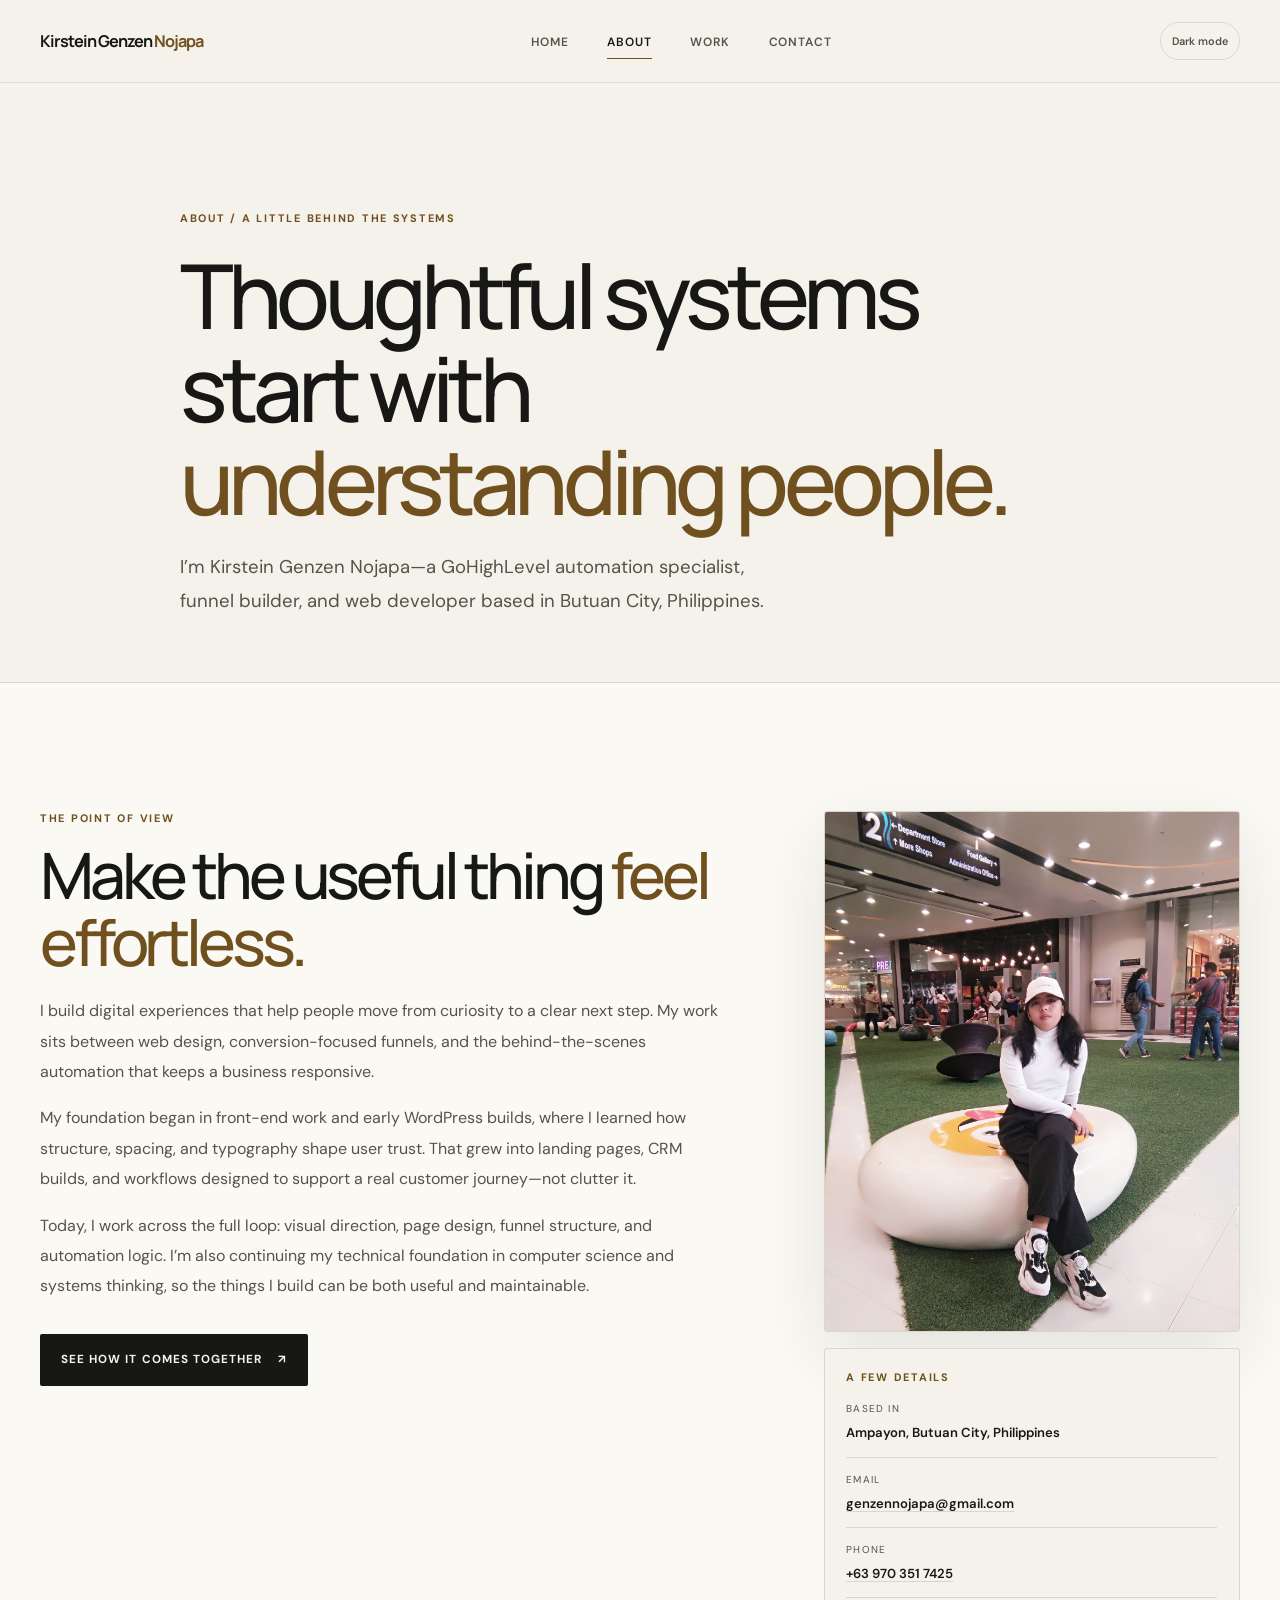
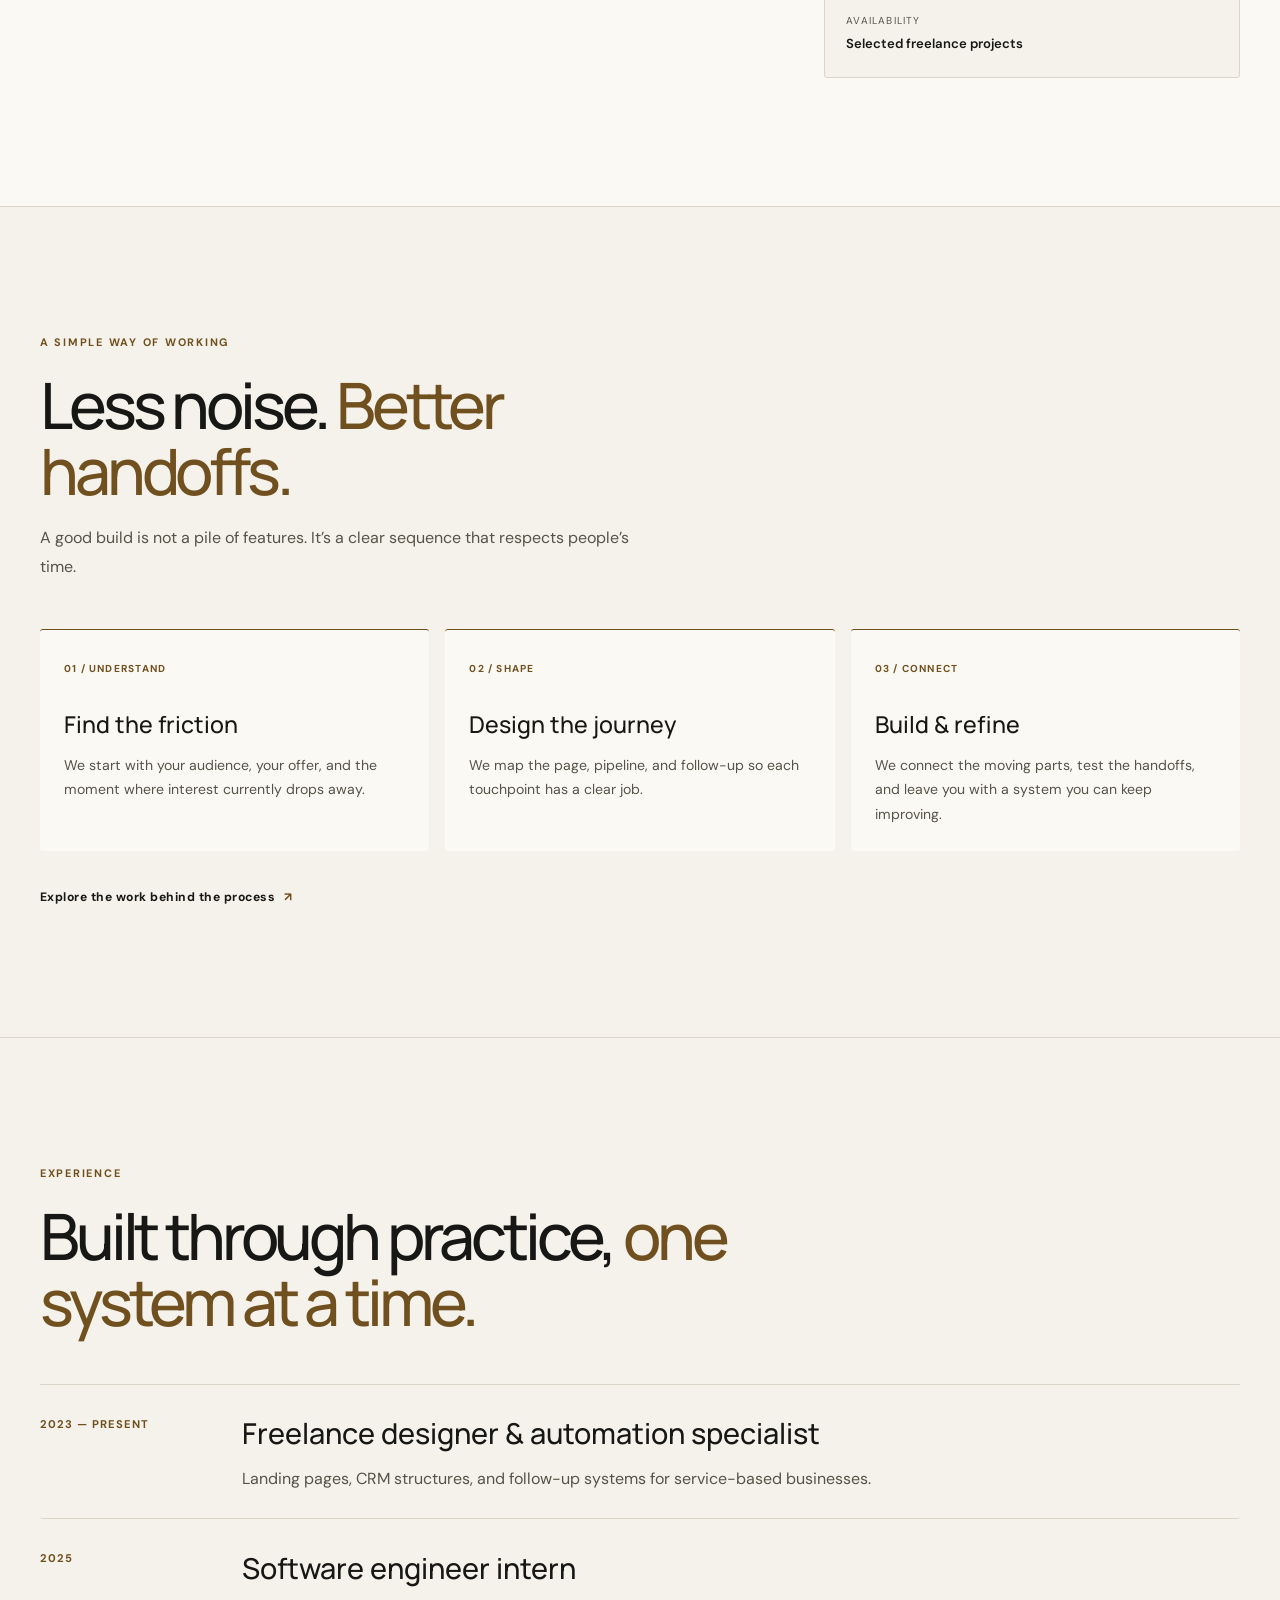
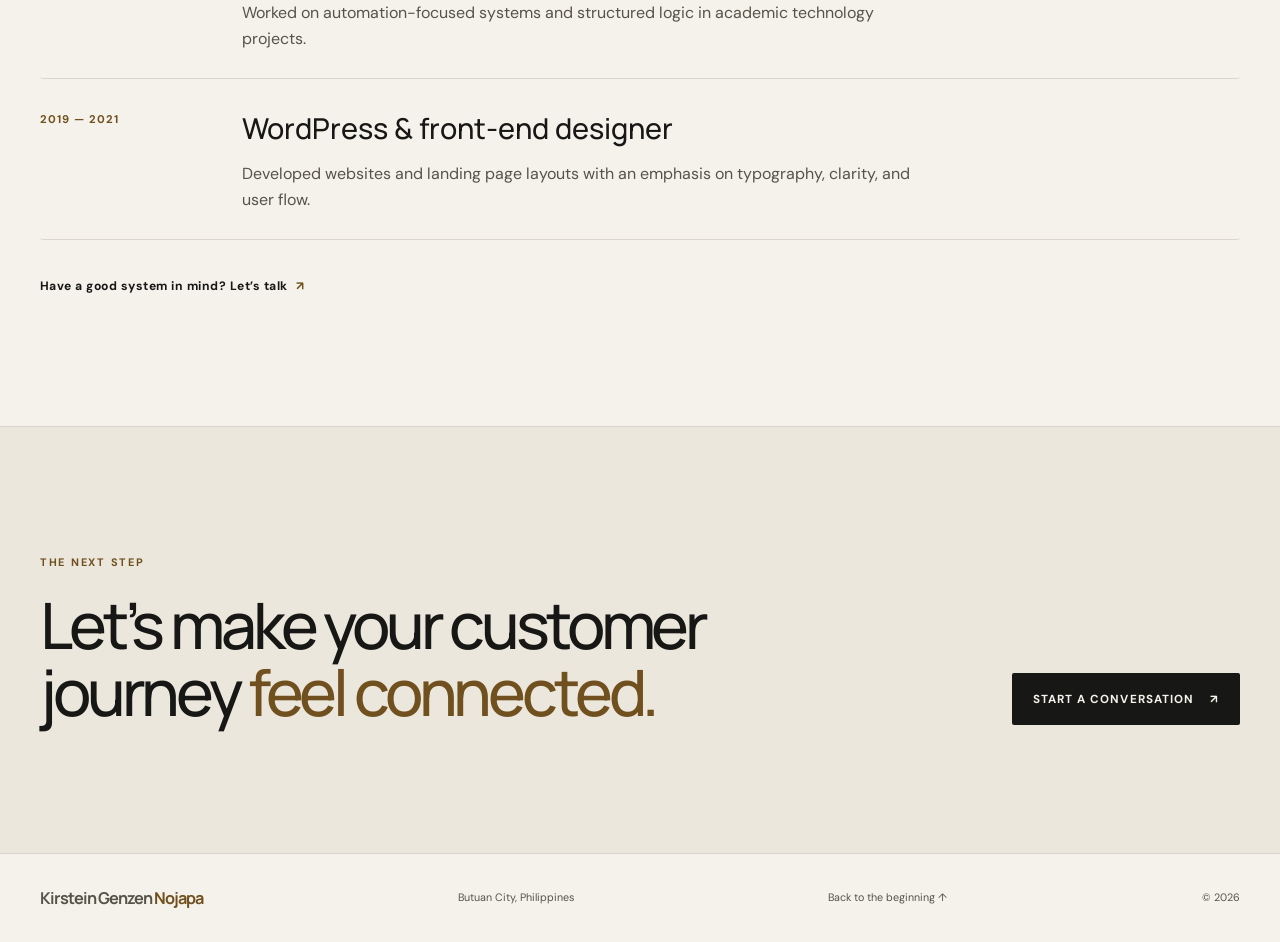
==== commit ec0b57ab: "Enhance portfolio and SEO Co-authored-by: Copilot <223556219+Copilot@users.noreply.github.com>" ====
--- a/about.html
+++ b/about.html
@@ -3,131 +3,113 @@
 <head>
   <meta charset="UTF-8">
   <meta name="viewport" content="width=device-width, initial-scale=1.0">
-  <title>About — Kirstein Genzen Nojapa</title>
-  <meta name="description" content="About Kirstein Genzen Nojapa, a web designer and automation specialist working across digital systems, front-end design, and client operations.">
+  <meta name="theme-color" content="#f5f2eb">
+  <title>About Kirstein Genzen Nojapa | Funnel &amp; Automation Specialist</title>
+  <meta name="description" content="Learn about Kirstein Genzen Nojapa, a Butuan City specialist in GoHighLevel automation, sales funnels, CRM pipelines, and web development.">
+  <link rel="canonical" href="https://kirsteingenzen.github.io/Minimalist-Portfolio/about.html">
+  <meta property="og:type" content="profile">
+  <meta property="og:locale" content="en_PH">
+  <meta property="og:site_name" content="Kirstein Genzen Nojapa">
+  <meta property="og:title" content="About Kirstein Genzen Nojapa">
+  <meta property="og:description" content="Meet Kirstein Genzen Nojapa, a Butuan City specialist in GoHighLevel automation, funnels, CRM pipelines, and web development.">
+  <meta property="og:url" content="https://kirsteingenzen.github.io/Minimalist-Portfolio/about.html">
+  <meta property="og:image" content="https://kirsteingenzen.github.io/Minimalist-Portfolio/myself.jpg">
+  <meta property="og:image:alt" content="Kirstein Genzen Nojapa seated by a window">
+  <meta name="twitter:card" content="summary_large_image">
+  <meta name="twitter:title" content="About Kirstein Genzen Nojapa">
+  <meta name="twitter:description" content="Meet Kirstein Genzen Nojapa, a Butuan City specialist in GoHighLevel automation, funnels, CRM pipelines, and web development.">
+  <meta name="twitter:image" content="https://kirsteingenzen.github.io/Minimalist-Portfolio/myself.jpg">
+  <meta name="twitter:image:alt" content="Kirstein Genzen Nojapa seated by a window">
+  <link rel="icon" href="favicon.svg" type="image/svg+xml">
+  <link rel="sitemap" type="application/xml" href="sitemap.xml">
   <link rel="preconnect" href="https://fonts.googleapis.com">
   <link rel="preconnect" href="https://fonts.gstatic.com" crossorigin>
-  <link href="https://fonts.googleapis.com/css2?family=Inter:wght@300;400;500;600;700;800&display=swap" rel="stylesheet">
+  <link href="https://fonts.googleapis.com/css2?family=DM+Sans:wght@400;500;600;700&family=Manrope:wght@400;500;600;700;800&display=swap" rel="stylesheet">
   <link rel="stylesheet" href="style.css">
+  <script type="application/ld+json">
+    {
+      "@context": "https://schema.org",
+      "@type": "AboutPage",
+      "@id": "https://kirsteingenzen.github.io/Minimalist-Portfolio/about.html#webpage",
+      "url": "https://kirsteingenzen.github.io/Minimalist-Portfolio/about.html",
+      "name": "About Kirstein Genzen Nojapa",
+      "description": "Learn about Kirstein Genzen Nojapa, a Butuan City specialist in GoHighLevel automation, sales funnels, CRM pipelines, and web development.",
+      "inLanguage": "en-PH",
+      "isPartOf": { "@id": "https://kirsteingenzen.github.io/Minimalist-Portfolio/#website" },
+      "mainEntity": { "@id": "https://kirsteingenzen.github.io/Minimalist-Portfolio/#person" }
+    }
+  </script>
 </head>
 <body>
-  <header id="site-header">
+  <a class="skip-link" href="#main">Skip to content</a>
+  <div class="scroll-progress" id="scroll-progress" role="progressbar" aria-label="Page reading progress" aria-valuemin="0" aria-valuemax="100" aria-valuenow="0"><span id="scroll-progress-fill"></span></div>
+  <header class="site-header" id="site-header">
     <div class="wrap nav-inner">
       <a href="index.html" class="mark" aria-label="Kirstein Genzen Nojapa home">Kirstein Genzen <span>Nojapa</span></a>
-      <button class="nav-toggle" id="navToggle" aria-label="Toggle menu" aria-expanded="false">
-        <span></span><span></span>
-      </button>
-      <nav aria-label="Main navigation">
-        <ul id="navList">
-          <li><a href="index.html">Home</a></li>
-          <li><a href="about.html" class="active">About</a></li>
-          <li><a href="work.html">Work</a></li>
-          <li><a href="index.html#contact">Contact</a></li>
-        </ul>
-      </nav>
+      <nav id="site-nav" aria-label="Main navigation"><ul id="navList">
+        <li><a href="index.html">Home</a></li><li><a href="about.html" aria-current="page">About</a></li><li><a href="work.html">Work</a></li><li><a href="index.html#contact">Contact</a></li>
+      </ul></nav>
+      <div class="nav-actions"><button class="theme-toggle" id="themeToggle" type="button" aria-pressed="false" aria-label="Enable dark theme">Dark mode</button><button class="nav-toggle" id="navToggle" type="button" aria-label="Open navigation menu" aria-controls="site-nav" aria-expanded="false"><span></span><span></span></button></div>
     </div>
   </header>
-
-  <main id="top">
-    <section class="page-hero">
-      <div class="wrap narrow">
-        <p class="eyebrow">About</p>
-        <h1>Minimal systems, thoughtful structure, and a strong point of view.</h1>
+  <main id="main">
+    <section class="page-hero section-shell" id="top">
+      <div class="wrap narrow" data-reveal>
+        <p class="eyebrow">About / A little behind the systems</p>
+        <h1>Thoughtful systems start with <em>understanding people.</em></h1>
+        <p class="page-hero-lede">I’m Kirstein Genzen Nojapa—a GoHighLevel automation specialist, funnel builder, and web developer based in Butuan City, Philippines.</p>
       </div>
     </section>
-
-    <section class="bio-section">
+    <section class="bio-section section-shell">
       <div class="wrap bio-layout">
-        <div class="bio-copy">
-          <p>I’m Kirstein Genzen Nojapa, a designer and builder focused on simple digital systems that feel refined and function clearly. My work sits between web design, automation, and conversion-focused strategy.</p>
-          <p>My foundation began in front-end work and early WordPress builds, where I learned how structure, spacing, and typography shape user trust. That evolved into landing pages, CRM builds, and automation workflows built to support businesses rather than clutter them.</p>
-          <p>Today, I work across the full loop: visual direction, page design, funnel structure, and automation logic. The goal is always the same: reduce noise, keep the customer journey clear, and make important actions feel effortless.</p>
-          <p>Alongside client and freelance work, I continue building my technical foundation in computer science and systems thinking, which helps me design processes that are not only attractive but sustainable in real business operations.</p>
+        <div class="bio-copy" data-reveal>
+          <p class="eyebrow">The point of view</p>
+          <h2>Make the useful thing <em>feel effortless.</em></h2>
+          <p>I build digital experiences that help people move from curiosity to a clear next step. My work sits between web design, conversion-focused funnels, and the behind-the-scenes automation that keeps a business responsive.</p>
+          <p>My foundation began in front-end work and early WordPress builds, where I learned how structure, spacing, and typography shape user trust. That grew into landing pages, CRM builds, and workflows designed to support a real customer journey—not clutter it.</p>
+          <p>Today, I work across the full loop: visual direction, page design, funnel structure, and automation logic. I’m also continuing my technical foundation in computer science and systems thinking, so the things I build can be both useful and maintainable.</p>
+          <a class="button button-dark" href="work.html">See how it comes together <span aria-hidden="true">↗</span></a>
         </div>
-
-        <aside class="info-panel">
-          <ul class="meta-list">
-            <li><span>Location</span><strong>Ampayon, Butuan City</strong></li>
-            <li><span>Email</span><strong>genzennojapa@gmail.com</strong></li>
-            <li><span>Phone</span><strong>+63 970 351 7425</strong></li>
+        <aside class="bio-aside" data-reveal data-reveal-delay="100">
+          <figure class="bio-portrait"><img src="myself.jpg" alt="Kirstein Genzen Nojapa seated by a window" loading="lazy"></figure>
+          <div class="info-panel"><p class="eyebrow">A few details</p><ul class="meta-list">
+            <li><span>Based in</span><strong>Ampayon, Butuan City, Philippines</strong></li>
+            <li><span>Email</span><strong><a href="mailto:genzennojapa@gmail.com">genzennojapa@gmail.com</a></strong></li>
+            <li><span>Phone</span><strong><a href="tel:+639703517425">+63 970 351 7425</a></strong></li>
             <li><span>Availability</span><strong>Selected freelance projects</strong></li>
-          </ul>
+          </ul></div>
         </aside>
       </div>
     </section>
-
-    <section class="stats-section">
-      <div class="wrap stats-grid">
-        <div class="stat-item">
-          <span class="stat-number">4+</span>
-          <span class="stat-label">Years across web and automation</span>
+    <section class="process-section section-shell">
+      <div class="wrap">
+        <div class="section-heading" data-reveal><p class="eyebrow">A simple way of working</p><h2>Less noise. <em>Better handoffs.</em></h2><p class="section-intro">A good build is not a pile of features. It’s a clear sequence that respects people’s time.</p></div>
+        <div class="process-grid" data-stagger>
+          <article data-reveal><span>01 / Understand</span><h3>Find the friction</h3><p>We start with your audience, your offer, and the moment where interest currently drops away.</p></article>
+          <article data-reveal><span>02 / Shape</span><h3>Design the journey</h3><p>We map the page, pipeline, and follow-up so each touchpoint has a clear job.</p></article>
+          <article data-reveal><span>03 / Connect</span><h3>Build &amp; refine</h3><p>We connect the moving parts, test the handoffs, and leave you with a system you can keep improving.</p></article>
         </div>
-        <div class="stat-item">
-          <span class="stat-number">9</span>
-          <span class="stat-label">Core tools and platforms</span>
-        </div>
-        <div class="stat-item">
-          <span class="stat-number">2025</span>
-          <span class="stat-label">Computer science foundation</span>
-        </div>
+        <a class="section-next" href="work.html">Explore the work behind the process <span aria-hidden="true">↗</span></a>
       </div>
     </section>
-
-    <section class="timeline-section">
+    <section class="timeline-section section-shell">
       <div class="wrap">
-        <div class="section-header compact">
-          <p class="eyebrow">Experience</p>
-          <h2>Building systems that keep momentum going.</h2>
+        <div class="section-heading" data-reveal><p class="eyebrow">Experience</p><h2>Built through practice, <em>one system at a time.</em></h2></div>
+        <div class="timeline" data-stagger>
+          <article class="timeline-item" data-reveal><div class="year">2023 — Present</div><div class="timeline-copy"><h3>Freelance designer &amp; automation specialist</h3><p>Landing pages, CRM structures, and follow-up systems for service-based businesses.</p></div></article>
+          <article class="timeline-item" data-reveal><div class="year">2025</div><div class="timeline-copy"><h3>Software engineer intern</h3><p>Worked on automation-focused systems and structured logic in academic technology projects.</p></div></article>
+          <article class="timeline-item" data-reveal><div class="year">2019 — 2021</div><div class="timeline-copy"><h3>WordPress &amp; front-end designer</h3><p>Developed websites and landing page layouts with an emphasis on typography, clarity, and user flow.</p></div></article>
         </div>
-
-        <div class="timeline">
-          <article class="timeline-item">
-            <div class="year">2023 — Present</div>
-            <div class="timeline-copy">
-              <h3>Freelance designer &amp; automation specialist</h3>
-              <p>Builds landing pages, CRM structures, and follow-up systems for service-based businesses with clear conversion paths.</p>
-            </div>
-          </article>
-          <article class="timeline-item">
-            <div class="year">2025</div>
-            <div class="timeline-copy">
-              <h3>Software engineer intern</h3>
-              <p>Worked on automation-focused systems, helping improve operational workflows and structured logic in academic technology projects.</p>
-            </div>
-          </article>
-          <article class="timeline-item">
-            <div class="year">2019 — 2021</div>
-            <div class="timeline-copy">
-              <h3>WordPress and front-end designer</h3>
-              <p>Developed websites and landing page layouts with a strong emphasis on typography, clarity, and user flow.</p>
-            </div>
-          </article>
-        </div>
+        <a class="section-next" href="index.html#contact">Have a good system in mind? Let’s talk <span aria-hidden="true">↗</span></a>
       </div>
     </section>
-
-    <section id="contact" class="contact-section">
-      <div class="wrap contact-grid">
-        <div>
-          <p class="eyebrow">Contact</p>
-          <h2>Let’s make the work feel as strong as the message.</h2>
-        </div>
-        <div class="contact-links">
-          <a href="mailto:genzennojapa@gmail.com" class="contact-email">genzennojapa@gmail.com</a>
-          <a href="tel:+639703517425">+63 970 351 7425</a>
-          <a href="#top">Back to top</a>
-        </div>
-      </div>
+    <section class="contact-banner section-shell">
+      <div class="wrap contact-banner-inner" data-reveal><div><p class="eyebrow">The next step</p><h2>Let’s make your customer journey <em>feel connected.</em></h2></div><a class="button button-dark" href="index.html#contact">Start a conversation <span aria-hidden="true">↗</span></a></div>
     </section>
   </main>
-
-  <footer>
-    <div class="wrap footer-inner">
-      <span>Kirstein Genzen Nojapa</span>
-      <span>Butuan City, Philippines</span>
-    </div>
-  </footer>
-
+  <footer class="site-footer"><div class="wrap footer-inner"><a class="mark" href="index.html">Kirstein Genzen <span>Nojapa</span></a><span>Butuan City, Philippines</span><a href="#top">Back to the beginning ↑</a><span>© <span id="currentYear">2026</span></span></div></footer>
+  <div class="custom-cursor" id="customCursor" aria-hidden="true"><span class="cursor-label"></span></div>
+  <p class="easter-egg-toast" id="easterEggToast" role="status" aria-live="polite" hidden></p>
   <script src="script.js"></script>
 </body>
 </html>
--- a/style.css
+++ b/style.css
@@ -1,39 +1,66 @@
 :root {
-  --bg: #ffffff;
-  --panel: #f5f5f3;
-  --text: #111111;
-  --secondary: #8f99aa;
-  --muted: #b5b5b5;
-  --line: #eeeeee;
-  --dot: #000000;
-  --teal: #58bdb5;
-  --image-gray: #808080;
-  --shadow: rgba(17, 17, 17, 0.08);
-  --sans: "Inter", "Helvetica Neue", Arial, sans-serif;
+  color-scheme: light;
+  --bg: #f5f2eb;
+  --surface: #fbf9f4;
+  --surface-strong: #ece7dc;
+  --ink: #171815;
+  --muted: #565348;
+  --line: #dcd6ca;
+  --gold: #70501e;
+  --gold-bright: #c49a5b;
+  --dark-panel: #20211d;
+  --shadow: 0 24px 70px rgba(28, 27, 24, 0.1);
+  --sans: "DM Sans", "Helvetica Neue", Arial, sans-serif;
+  --display: "Manrope", "Helvetica Neue", Arial, sans-serif;
+}
+
+:root[data-theme="dark"] {
+  color-scheme: dark;
+  --bg: #171815;
+  --surface: #20211d;
+  --surface-strong: #292a25;
+  --ink: #f5f2eb;
+  --muted: #b6b0a4;
+  --line: #3a3b34;
+  --gold: #d3ac69;
+  --gold-bright: #e2bd7f;
+  --dark-panel: #10110f;
+  --shadow: 0 24px 70px rgba(0, 0, 0, 0.28);
 }
 
 * {
   box-sizing: border-box;
+}
+
+html {
+  min-width: 320px;
+  overflow-x: clip;
+  scroll-behavior: smooth;
+  scroll-padding-top: 6rem;
+}
+
+body {
   margin: 0;
-  padding: 0;
-}
-
-html {
-  scroll-behavior: smooth;
-}
-
-body {
+  overflow-x: hidden;
   background: var(--bg);
-  color: var(--text);
+  color: var(--ink);
   font-family: var(--sans);
-  line-height: 1.5;
-  font-weight: 400;
+  font-size: 16px;
+  line-height: 1.65;
+  -webkit-font-smoothing: antialiased;
   text-rendering: optimizeLegibility;
-  -webkit-font-smoothing: antialiased;
-  overflow-x: hidden;
-}
-
-img, svg {
+  transition: background-color 0.25s ease, color 0.25s ease;
+}
+
+body,
+button,
+input,
+textarea {
+  font-family: var(--sans);
+}
+
+img,
+svg {
   display: block;
   max-width: 100%;
 }
@@ -43,953 +70,2574 @@
   text-decoration: none;
 }
 
-button, input, textarea, select {
-  font: inherit;
+button {
+  color: inherit;
+}
+
+button,
+input,
+textarea {
+  font-size: inherit;
+}
+
+button,
+a,
+input,
+textarea {
+  -webkit-tap-highlight-color: transparent;
 }
 
 ::selection {
-  background: rgba(17, 17, 17, 0.12);
+  color: var(--ink);
+  background: rgba(196, 154, 91, 0.32);
 }
 
 :focus-visible {
-  outline: 2px solid var(--text);
+  outline: 2px solid var(--gold);
   outline-offset: 4px;
 }
 
+[hidden] {
+  display: none !important;
+}
+
 .wrap {
-  width: min(1240px, calc(100% - 64px));
-  margin: 0 auto;
+  width: min(1200px, calc(100% - 64px));
+  margin-inline: auto;
 }
 
 .narrow {
-  width: min(980px, calc(100% - 64px));
+  width: min(920px, calc(100% - 64px));
+}
+
+.sr-only {
+  position: absolute;
+  width: 1px;
+  height: 1px;
+  padding: 0;
+  overflow: hidden;
+  clip: rect(0, 0, 0, 0);
+  white-space: nowrap;
+  clip-path: inset(50%);
+  border: 0;
+}
+
+.skip-link {
+  position: fixed;
+  z-index: 200;
+  top: 0.75rem;
+  left: 0.75rem;
+  padding: 0.75rem 1rem;
+  transform: translateY(-160%);
+  background: var(--ink);
+  color: var(--bg);
+  border-radius: 0.25rem;
+}
+
+.skip-link:focus {
+  transform: translateY(0);
+}
+
+.scroll-progress {
+  position: fixed;
+  z-index: 120;
+  inset: 0 0 auto;
+  height: 3px;
+  background: transparent;
+  pointer-events: none;
+}
+
+.scroll-progress span {
+  display: block;
+  width: 100%;
+  height: 100%;
+  background: var(--gold-bright);
+  transform: scaleX(0);
+  transform-origin: left center;
+}
+
+.site-header {
+  position: sticky;
+  z-index: 100;
+  top: 0;
+  border-bottom: 1px solid color-mix(in srgb, var(--line) 75%, transparent);
+  background: color-mix(in srgb, var(--bg) 90%, transparent);
+  backdrop-filter: blur(16px);
+  transition: box-shadow 0.25s ease, background-color 0.25s ease;
+}
+
+.site-header.is-scrolled {
+  box-shadow: 0 8px 24px rgba(20, 20, 18, 0.06);
+}
+
+.nav-inner {
+  display: flex;
+  min-height: 82px;
+  align-items: center;
+  justify-content: space-between;
+  gap: 2rem;
+  transition: min-height 0.25s ease;
+}
+
+.site-header.is-scrolled .nav-inner {
+  min-height: 68px;
+}
+
+.mark {
+  flex: 0 0 auto;
+  font-family: var(--display);
+  font-size: 1.02rem;
+  font-weight: 700;
+  letter-spacing: -0.06em;
+}
+
+.mark span {
+  color: var(--gold);
+}
+
+.site-header nav ul {
+  display: flex;
+  align-items: center;
+  gap: clamp(1.2rem, 3vw, 2.5rem);
+  margin: 0;
+  padding: 0;
+  list-style: none;
+}
+
+.site-header nav a {
+  position: relative;
+  color: var(--muted);
+  font-size: 0.75rem;
+  font-weight: 600;
+  letter-spacing: 0.08em;
+  text-transform: uppercase;
+  transition: color 0.2s ease;
+}
+
+.site-header nav a::after {
+  position: absolute;
+  right: 0;
+  bottom: -0.55rem;
+  left: 0;
+  height: 1px;
+  transform: scaleX(0);
+  transform-origin: left;
+  background: var(--gold);
+  content: "";
+  transition: transform 0.2s ease;
+}
+
+.site-header nav a:hover,
+.site-header nav a[aria-current="page"] {
+  color: var(--ink);
+}
+
+.site-header nav a:hover::after,
+.site-header nav a[aria-current="page"]::after {
+  transform: scaleX(1);
+}
+
+.nav-actions {
+  display: flex;
+  align-items: center;
+  gap: 0.65rem;
+}
+
+.theme-toggle {
+  min-height: 38px;
+  padding: 0.35rem 0.7rem;
+  border: 1px solid var(--line);
+  border-radius: 999px;
+  background: transparent;
+  color: var(--muted);
+  font-size: 0.68rem;
+  font-weight: 600;
+  cursor: pointer;
+  transition: color 0.2s ease, border-color 0.2s ease, background 0.2s ease;
+}
+
+.theme-toggle:hover {
+  border-color: var(--gold);
+  color: var(--ink);
+}
+
+.nav-toggle {
+  display: none;
+  width: 42px;
+  height: 42px;
+  flex: 0 0 auto;
+  flex-direction: column;
+  align-items: center;
+  justify-content: center;
+  gap: 5px;
+  border: 1px solid var(--line);
+  border-radius: 50%;
+  background: transparent;
+  cursor: pointer;
+}
+
+.nav-toggle span {
+  width: 15px;
+  height: 1px;
+  background: var(--ink);
+  transition: transform 0.2s ease;
+}
+
+.nav-toggle[aria-expanded="true"] span:first-child {
+  transform: translateY(3px) rotate(45deg);
+}
+
+.nav-toggle[aria-expanded="true"] span:last-child {
+  transform: translateY(-3px) rotate(-45deg);
+}
+
+main section {
+  position: relative;
+  padding-block: clamp(5rem, 10vw, 9rem);
+  border-top: 1px solid var(--line);
+}
+
+.hero {
+  min-height: min(780px, calc(100svh - 82px));
+  display: grid;
+  align-items: center;
+  padding-block: clamp(4rem, 7vw, 6.5rem) 6rem;
+  overflow: hidden;
+  border-top: 0;
+  background:
+    radial-gradient(ellipse at 82% 28%, rgba(196, 154, 91, 0.13), transparent 34%),
+    var(--bg);
+}
+
+.hero-grid {
+  display: grid;
+  grid-template-columns: minmax(0, 1.12fr) minmax(300px, 0.78fr);
+  align-items: center;
+  gap: clamp(3rem, 8vw, 8rem);
+}
+
+.hero-copy {
+  position: relative;
+  z-index: 1;
 }
 
 .eyebrow {
+  display: flex;
+  align-items: center;
+  gap: 0.7rem;
+  margin: 0 0 1.35rem;
+  color: var(--gold);
+  font-size: 0.68rem;
+  font-weight: 700;
+  letter-spacing: 0.16em;
+  line-height: 1.4;
+  text-transform: uppercase;
+}
+
+.status-dot {
+  width: 7px;
+  height: 7px;
+  flex: 0 0 auto;
+  border-radius: 50%;
+  background: var(--gold-bright);
+  box-shadow: 0 0 0 4px rgba(196, 154, 91, 0.14);
+}
+
+h1,
+h2,
+h3,
+p,
+figure {
+  margin-top: 0;
+}
+
+h1,
+h2,
+h3 {
+  color: var(--ink);
+  font-family: var(--display);
+  font-weight: 500;
+}
+
+h1,
+h2 {
+  letter-spacing: -0.065em;
+}
+
+h1 em,
+h2 em {
+  color: var(--gold);
+  font-style: normal;
+}
+
+.hero h1 {
+  max-width: 760px;
+  margin-bottom: 1.5rem;
+  font-size: clamp(3.2rem, 7.5vw, 7rem);
+  line-height: 0.99;
+}
+
+.hero-lede,
+.page-hero-lede {
+  max-width: 610px;
+  margin-bottom: 1.4rem;
+  color: var(--muted);
+  font-size: clamp(1rem, 1.45vw, 1.18rem);
+  line-height: 1.8;
+}
+
+.hero-specialty {
+  min-height: 2rem;
+  margin-bottom: 2rem;
+  color: var(--ink);
+  font-size: 0.92rem;
+  font-weight: 600;
+}
+
+#rotating-skill {
+  color: var(--gold);
+}
+
+.typing-caret {
+  display: inline-block;
+  width: 1px;
+  height: 1em;
+  margin-left: 0.25rem;
+  transform: translateY(0.18em);
+  background: var(--gold);
+  animation: caret-blink 1s steps(2, start) infinite;
+}
+
+@keyframes caret-blink {
+  to { opacity: 0; }
+}
+
+.hero-actions {
+  display: flex;
+  flex-wrap: wrap;
+  align-items: center;
+  gap: 1.3rem 1.8rem;
+}
+
+.button {
+  display: inline-flex;
+  min-height: 52px;
+  align-items: center;
+  justify-content: center;
+  gap: 1rem;
+  padding: 0.8rem 1.25rem;
+  border: 1px solid transparent;
+  border-radius: 2px;
+  font-size: 0.73rem;
+  font-weight: 700;
+  letter-spacing: 0.09em;
+  text-align: center;
+  text-transform: uppercase;
+  cursor: pointer;
+  transition: transform 0.2s ease, background-color 0.2s ease, border-color 0.2s ease, color 0.2s ease;
+}
+
+.button:hover {
+  transform: translateY(-2px);
+}
+
+.button-dark {
+  background: var(--ink);
+  color: var(--bg);
+}
+
+.button-dark:hover {
+  background: var(--gold-bright);
+  color: #171815;
+}
+
+.button-outline {
+  border-color: var(--line);
+  color: var(--ink);
+}
+
+.button-outline:hover {
+  border-color: var(--gold);
+}
+
+.text-link,
+.section-next {
   display: inline-flex;
   align-items: center;
-  gap: 12px;
-  font-size: 11px;
+  gap: 0.55rem;
+  color: var(--ink);
+  font-size: 0.76rem;
+  font-weight: 700;
+  letter-spacing: 0.04em;
+}
+
+.text-link span,
+.section-next span {
+  color: var(--gold);
+  transition: transform 0.2s ease;
+}
+
+.text-link:hover span,
+.section-next:hover span {
+  transform: translate(3px, -3px);
+}
+
+.hero-footnote {
+  display: flex;
+  align-items: center;
+  gap: 0.65rem;
+  margin-top: 3.2rem;
+  color: var(--muted);
+  font-size: 0.65rem;
+  letter-spacing: 0.13em;
+  text-transform: uppercase;
+}
+
+.hero-footnote i {
+  width: 20px;
+  height: 1px;
+  background: var(--gold);
+}
+
+.hero-portrait {
+  position: relative;
+  width: min(100%, 430px);
+  justify-self: end;
+  aspect-ratio: 0.78;
+  border: 1px solid rgba(196, 154, 91, 0.52);
+  background: var(--surface-strong);
+}
+
+.hero-portrait::before {
+  position: absolute;
+  z-index: 0;
+  top: 14px;
+  right: -14px;
+  bottom: -14px;
+  left: 14px;
+  border: 1px solid var(--gold);
+  content: "";
+}
+
+.hero-portrait img {
+  position: relative;
+  z-index: 1;
+  width: 100%;
+  height: 100%;
+  object-fit: cover;
+  object-position: center 62%;
+  filter: saturate(0.72);
+}
+
+.portrait-note {
+  position: absolute;
+  z-index: 2;
+  right: -1.2rem;
+  bottom: 1.5rem;
+  display: grid;
+  gap: 0.35rem;
+  min-width: 188px;
+  padding: 1rem 1.2rem;
+  background: var(--surface);
+  box-shadow: var(--shadow);
+}
+
+.portrait-note-index {
+  color: var(--gold);
+  font-size: 0.62rem;
+  font-weight: 700;
+  letter-spacing: 0.12em;
+}
+
+.portrait-note > span:last-child {
+  font-family: var(--display);
+  font-size: 0.92rem;
+  font-weight: 700;
+  line-height: 1.35;
+}
+
+.portrait-orbit {
+  position: absolute;
+  z-index: 2;
+  top: 13%;
+  left: -1.25rem;
+  width: 50px;
+  height: 50px;
+  border: 1px solid var(--gold-bright);
+  border-radius: 50%;
+}
+
+.portrait-orbit::after {
+  position: absolute;
+  top: -3px;
+  right: 7px;
+  width: 7px;
+  height: 7px;
+  border-radius: 50%;
+  background: var(--gold-bright);
+  content: "";
+}
+
+.scroll-cue {
+  position: absolute;
+  right: max(32px, calc((100% - 1200px) / 2));
+  bottom: 1.5rem;
+  display: flex;
+  align-items: center;
+  gap: 0.8rem;
+  color: var(--muted);
+  font-size: 0.62rem;
+  letter-spacing: 0.13em;
+  text-transform: uppercase;
+}
+
+.scroll-cue-line {
+  width: 45px;
+  height: 1px;
+  background: var(--gold);
+}
+
+.section-heading {
+  max-width: 720px;
+  margin-bottom: 3rem;
+}
+
+.section-heading h2,
+.journey-intro h2,
+.tools-layout h2,
+.testimonial-layout h2,
+.contact-intro h2,
+.page-hero h1,
+.bio-copy h2,
+.contact-banner h2 {
+  margin-bottom: 1.2rem;
+  font-size: clamp(2.4rem, 5vw, 4.8rem);
+  line-height: 1.04;
+}
+
+.section-intro {
+  max-width: 590px;
+  margin-bottom: 0;
+  color: var(--muted);
+  font-size: 1rem;
+  line-height: 1.8;
+}
+
+.section-intro small {
+  display: block;
+  margin-top: 0.6rem;
+  color: var(--muted);
+  font-size: 0.75rem;
+}
+
+.section-next {
+  margin-top: 2.25rem;
+}
+
+.proof-section {
+  background: var(--surface);
+}
+
+.metrics-grid {
+  display: grid;
+  grid-template-columns: repeat(3, minmax(0, 1fr));
+  gap: 1rem;
+}
+
+.metric-card {
+  display: grid;
+  gap: 1rem;
+  min-height: 190px;
+  align-content: space-between;
+  padding: 1.5rem;
+  border: 1px solid var(--line);
+  background: var(--bg);
+}
+
+.metric-number {
+  color: var(--gold);
+  font-family: var(--display);
+  font-size: clamp(2.7rem, 5vw, 4.6rem);
   font-weight: 500;
-  letter-spacing: 0.18em;
+  letter-spacing: -0.08em;
+  line-height: 0.95;
+}
+
+.metric-placeholder {
+  color: var(--muted);
+}
+
+.metric-label {
+  max-width: 18rem;
+  color: var(--muted);
+  font-size: 0.85rem;
+}
+
+.metric-label small {
+  display: block;
+  margin-top: 0.25rem;
+  color: var(--gold);
+  font-size: 0.68rem;
+}
+
+.section-heading-split {
+  display: grid;
+  grid-template-columns: 1fr 0.7fr;
+  align-items: end;
+  gap: 2rem;
+  max-width: none;
+}
+
+.section-heading-split h2 {
+  max-width: 650px;
+  margin-bottom: 0;
+}
+
+.section-heading-split .section-intro {
+  padding-bottom: 0.4rem;
+}
+
+.teaser-grid {
+  display: grid;
+  grid-template-columns: repeat(3, minmax(0, 1fr));
+  gap: 1rem;
+}
+
+.teaser-card {
+  display: grid;
+  align-content: start;
+  gap: 0.8rem;
+  min-width: 0;
+}
+
+.teaser-image {
+  position: relative;
+  display: grid;
+  min-height: 300px;
+  place-items: center;
+  overflow: hidden;
+  border: 1px solid var(--line);
+  background: var(--surface-strong);
+}
+
+.teaser-image img {
+  width: 100%;
+  height: 100%;
+  min-height: 300px;
+  object-fit: cover;
+  transition: transform 0.5s cubic-bezier(0.2, 0.75, 0.25, 1);
+}
+
+.teaser-card:hover .teaser-image img {
+  transform: scale(1.04);
+}
+
+.teaser-image-app {
+  align-content: start;
+  justify-items: center;
+  padding: 1.3rem;
+  background: #e9e3d6;
+}
+
+.browser-bar {
+  position: absolute;
+  top: 0;
+  right: 0;
+  left: 0;
+  display: flex;
+  height: 30px;
+  align-items: center;
+  gap: 5px;
+  padding-inline: 12px;
+  border-bottom: 1px solid rgba(23, 24, 21, 0.1);
+  background: rgba(251, 249, 244, 0.86);
+}
+
+.browser-bar i {
+  width: 6px;
+  height: 6px;
+  border-radius: 50%;
+  background: #b7ad9c;
+}
+
+.app-preview {
+  display: grid;
+  width: min(82%, 280px);
+  gap: 0.85rem;
+  margin-top: 2.7rem;
+  padding: 1.4rem;
+  background: #faf8f2;
+  box-shadow: 0 15px 40px rgba(23, 24, 21, 0.09);
+  color: #272822;
+}
+
+.app-preview b {
+  color: #8e6d3e;
+  font-size: 0.57rem;
+  letter-spacing: 0.15em;
+}
+
+.app-preview > span:first-of-type {
+  font-family: var(--display);
+  font-size: 1.4rem;
+  font-weight: 700;
+  line-height: 1.1;
+}
+
+.preview-line {
+  width: 100%;
+  height: 7px;
+  background: #e5e0d6;
+}
+
+.preview-line.short {
+  width: 65%;
+}
+
+.teaser-image-puzzle {
+  align-content: center;
+  justify-items: center;
+  gap: 1rem;
+  background: #171a1c;
+  color: #f7f4ed;
+  font-family: var(--display);
+  font-size: 1.7rem;
+  font-weight: 800;
+  letter-spacing: 0.1em;
+  line-height: 1.05;
+  text-align: center;
+}
+
+.teaser-image-puzzle em {
+  color: var(--gold-bright);
+  font-style: normal;
+}
+
+.teaser-image-puzzle small {
+  color: #c3beb2;
+  font-family: var(--sans);
+  font-size: 0.65rem;
+  font-weight: 500;
+  letter-spacing: 0.1em;
   text-transform: uppercase;
-  color: var(--secondary);
-  margin-bottom: 26px;
-}
-
-.eyebrow::before {
+}
+
+.puzzle-orbit {
+  position: absolute;
+  width: 140px;
+  height: 140px;
+  border: 1px solid rgba(196, 154, 91, 0.45);
+  border-radius: 50%;
+  box-shadow: 35px 20px 0 -18px rgba(196, 154, 91, 0.55), -42px -10px 0 -22px rgba(196, 154, 91, 0.6);
+}
+
+.teaser-image-puzzle > span:not(.puzzle-orbit),
+.teaser-image-puzzle > small {
+  position: relative;
+  z-index: 1;
+}
+
+.preview-note {
+  position: absolute;
+  z-index: 2;
+  right: 0.5rem;
+  bottom: 0.5rem;
+  left: 0.5rem;
+  padding: 0.3rem 0.4rem;
+  background: rgba(251, 249, 244, 0.92);
+  color: #565348;
+  font-size: 0.52rem;
+  letter-spacing: 0.04em;
+  text-align: center;
+}
+
+.teaser-meta {
+  display: flex;
+  justify-content: space-between;
+  gap: 1rem;
+  color: var(--muted);
+  font-size: 0.66rem;
+  letter-spacing: 0.08em;
+  text-transform: uppercase;
+}
+
+.teaser-meta span:last-child {
+  color: var(--gold);
+}
+
+.teaser-card > strong {
+  font-family: var(--display);
+  font-size: 1.14rem;
+  font-weight: 600;
+  letter-spacing: -0.035em;
+}
+
+.journey-section {
+  overflow: hidden;
+  background: var(--dark-panel);
+  color: #f5f2eb;
+}
+
+.journey-section h2,
+.journey-section .section-intro {
+  color: #f5f2eb;
+}
+
+.journey-section .eyebrow {
+  color: var(--gold-bright);
+}
+
+.journey-section .section-intro {
+  color: #bcb8ae;
+  margin-bottom: 1.8rem;
+}
+
+.journey-layout {
+  display: grid;
+  grid-template-columns: minmax(250px, 0.72fr) minmax(0, 1.28fr);
+  align-items: center;
+  gap: clamp(3rem, 8vw, 7rem);
+}
+
+.journey-track {
+  position: relative;
+  display: grid;
+  grid-template-columns: repeat(3, minmax(0, 1fr));
+  gap: 0.75rem;
+}
+
+.journey-track::before {
+  position: absolute;
+  top: 50%;
+  right: 9%;
+  left: 9%;
+  height: 1px;
+  background: rgba(196, 154, 91, 0.35);
   content: "";
-  width: 26px;
-  height: 1px;
-  background: var(--line);
-}
-
-.eyebrow.soft {
+}
+
+.journey-step {
+  position: relative;
+  z-index: 1;
+  display: grid;
+  min-height: 112px;
+  align-content: space-between;
+  justify-items: start;
+  padding: 0.9rem;
+  border: 1px solid #44443d;
+  background: var(--dark-panel);
+  color: #f5f2eb;
+  text-align: left;
+  cursor: pointer;
+  transition: border-color 0.2s ease, background-color 0.2s ease, transform 0.2s ease;
+}
+
+.journey-step:hover,
+.journey-step.is-active {
+  transform: translateY(-3px);
+  border-color: var(--gold-bright);
+  background: #292a24;
+}
+
+.journey-step > span {
+  color: var(--gold-bright);
+  font-size: 0.63rem;
+  letter-spacing: 0.1em;
+}
+
+.journey-step strong {
+  font-family: var(--display);
+  font-size: 0.88rem;
+  font-weight: 600;
+}
+
+.journey-step i {
+  position: absolute;
+  top: 0.75rem;
+  right: 0.8rem;
+  color: var(--gold-bright);
+  font-size: 0.85rem;
+  font-style: normal;
+}
+
+.journey-detail {
+  min-height: 112px;
+  margin-top: 1rem;
+  padding: 1.1rem 1.25rem;
+  border-left: 2px solid var(--gold-bright);
+  background: #252620;
+}
+
+.journey-detail-kicker {
+  color: var(--gold-bright);
+  font-size: 0.62rem;
+  font-weight: 700;
+  letter-spacing: 0.14em;
+  text-transform: uppercase;
+}
+
+.journey-detail p {
+  margin: 0.45rem 0 0;
+  color: #d5d0c6;
+  font-size: 0.9rem;
+  line-height: 1.65;
+}
+
+.capabilities-section {
+  background: var(--surface);
+}
+
+.capability-grid {
+  display: grid;
+  grid-template-columns: repeat(4, minmax(0, 1fr));
+  gap: 1rem;
+}
+
+.capability-card {
+  display: flex;
+  min-height: 285px;
+  flex-direction: column;
+  align-items: flex-start;
+  padding: 1.4rem;
+  border: 1px solid var(--line);
+  background: var(--bg);
+  transition: transform 0.25s ease, border-color 0.25s ease, box-shadow 0.25s ease;
+}
+
+.capability-card:hover {
+  transform: translateY(-5px);
+  border-color: var(--gold);
+  box-shadow: var(--shadow);
+}
+
+.capability-card > span,
+.process-grid article > span {
+  color: var(--gold);
+  font-size: 0.63rem;
+  font-weight: 700;
+  letter-spacing: 0.12em;
+  text-transform: uppercase;
+}
+
+.capability-card h3 {
+  margin: 2rem 0 0.7rem;
+  font-size: 1.45rem;
+  line-height: 1.1;
+}
+
+.capability-card p,
+.process-grid p {
   color: var(--muted);
-}
-
-header {
-  position: sticky;
-  top: 0;
-  z-index: 50;
-  background: rgba(255, 255, 255, 0.82);
-  backdrop-filter: blur(12px);
-  border-bottom: 1px solid var(--line);
-}
-
-header.scrolled {
-  box-shadow: 0 8px 20px rgba(17, 17, 17, 0.02);
-}
-
-.nav-inner {
+  font-size: 0.88rem;
+  line-height: 1.75;
+}
+
+.capability-card a {
+  display: inline-flex;
+  gap: 0.45rem;
+  align-items: center;
+  margin-top: auto;
+  padding-top: 1.25rem;
+  color: var(--ink);
+  font-size: 0.7rem;
+  font-weight: 700;
+}
+
+.capability-card a span {
+  color: var(--gold);
+}
+
+.tools-layout {
+  display: grid;
+  grid-template-columns: 0.8fr 1.2fr;
+  align-items: center;
+  gap: 4rem;
+}
+
+.tools-layout h2 {
+  font-size: clamp(2.5rem, 4.4vw, 4.4rem);
+}
+
+.tools-grid {
+  display: grid;
+  grid-template-columns: repeat(4, minmax(0, 1fr));
+  gap: 0.7rem;
+}
+
+.tools-grid span {
+  display: grid;
+  min-height: 96px;
+  place-items: center;
+  padding: 0.8rem;
+  border: 1px solid var(--line);
+  background: var(--surface);
+  color: var(--muted);
+  font-size: 0.78rem;
+  font-weight: 600;
+  text-align: center;
+  transition: transform 0.2s ease, border-color 0.2s ease, color 0.2s ease, background-color 0.2s ease;
+}
+
+.tools-grid span:hover {
+  transform: translateY(-3px);
+  border-color: var(--gold);
+  background: var(--surface-strong);
+  color: var(--ink);
+}
+
+.tools-cta {
+  margin-top: 1rem;
+}
+
+.testimonial-section {
+  background: var(--surface-strong);
+}
+
+.testimonial-layout {
+  display: grid;
+  grid-template-columns: 0.75fr 1.25fr;
+  align-items: center;
+  gap: 4rem;
+}
+
+.testimonial-layout > .section-next {
+  grid-column: 2;
+  margin-top: -1rem;
+}
+
+.testimonial-slider {
+  min-width: 0;
+  padding: clamp(1.5rem, 4vw, 3rem);
+  border: 1px solid var(--line);
+  background: var(--bg);
+}
+
+.testimonial-slide {
+  min-height: 260px;
+  margin: 0;
+}
+
+.placeholder-label {
+  display: inline-block;
+  margin-bottom: 1.5rem;
+  color: var(--gold);
+  font-size: 0.64rem;
+  font-weight: 700;
+  letter-spacing: 0.12em;
+  text-transform: uppercase;
+}
+
+.testimonial-slide blockquote {
+  max-width: 700px;
+  margin: 0 0 1.7rem;
+  font-family: var(--display);
+  font-size: clamp(1.4rem, 3vw, 2.25rem);
+  font-weight: 500;
+  letter-spacing: -0.045em;
+  line-height: 1.25;
+}
+
+.testimonial-slide figcaption {
+  display: grid;
+  gap: 0.15rem;
+  color: var(--muted);
+  font-size: 0.75rem;
+}
+
+.testimonial-slide figcaption strong {
+  color: var(--ink);
+  font-size: 0.82rem;
+}
+
+.slider-controls {
   display: flex;
   align-items: center;
   justify-content: space-between;
-  min-height: 84px;
-}
-
-.mark {
-  font-size: 1.1rem;
-  font-weight: 500;
-  letter-spacing: -0.04em;
-}
-
-.mark span {
-  color: var(--secondary);
-}
-
-nav ul {
+  padding-top: 1rem;
+  border-top: 1px solid var(--line);
+}
+
+.slider-count {
+  color: var(--muted);
+  font-size: 0.68rem;
+  letter-spacing: 0.12em;
+}
+
+.slider-controls > div {
   display: flex;
-  align-items: center;
-  gap: 2rem;
-  list-style: none;
-}
-
-nav a {
-  position: relative;
-  font-size: 0.72rem;
-  letter-spacing: 0.12em;
-  text-transform: uppercase;
-  color: var(--secondary);
-  transition: color 0.2s ease;
-}
-
-nav a::after {
-  content: "";
-  position: absolute;
-  left: 0;
-  bottom: -8px;
-  width: 100%;
-  height: 1px;
-  background: var(--text);
-  transform: scaleX(0);
-  transform-origin: left center;
-  transition: transform 0.2s ease;
-}
-
-nav a:hover,
-nav a.active {
-  color: var(--text);
-}
-
-nav a:hover::after,
-nav a.active::after {
-  transform: scaleX(1);
-}
-
-.nav-toggle {
-  display: none;
-  width: 36px;
-  height: 36px;
+  gap: 0.5rem;
+}
+
+.slider-button {
+  display: grid;
+  width: 42px;
+  height: 42px;
+  place-items: center;
   border: 1px solid var(--line);
   border-radius: 50%;
   background: transparent;
+  color: var(--ink);
+  cursor: pointer;
+  transition: border-color 0.2s ease, background-color 0.2s ease;
+}
+
+.slider-button:hover {
+  border-color: var(--gold);
+  background: var(--surface-strong);
+}
+
+.contact-section {
+  background: var(--dark-panel);
+  color: #f5f2eb;
+}
+
+.contact-section h2 {
+  color: #f5f2eb;
+}
+
+.contact-intro .section-intro {
+  margin-bottom: 1.8rem;
+  color: #bcb8ae;
+}
+
+.booking-note {
+  max-width: 25rem;
+  margin: 0.7rem 0 1.4rem;
+  color: #bcb8ae;
+  font-size: 0.68rem;
+}
+
+.contact-section code,
+.booking-note code {
+  color: var(--gold-bright);
+  font-size: 0.95em;
+}
+
+.contact-direct {
+  display: block;
+  width: fit-content;
+  padding-bottom: 0.25rem;
+  border-bottom: 1px solid #55554a;
+  color: #f5f2eb;
+  font-size: 0.95rem;
+}
+
+.contact-layout {
+  display: grid;
+  grid-template-columns: minmax(0, 0.9fr) minmax(320px, 1.1fr);
+  align-items: start;
+  gap: clamp(3rem, 8vw, 8rem);
+}
+
+.contact-section .eyebrow {
+  color: var(--gold-bright);
+}
+
+.inquiry-form {
+  display: grid;
+  gap: 0.55rem;
+  padding: clamp(1.25rem, 3vw, 2rem);
+  border: 1px solid #42433b;
+  background: #252620;
+}
+
+.form-intro {
+  margin-bottom: 0.75rem;
+  color: #d5d0c6;
+  font-family: var(--display);
+  font-size: 1.15rem;
+  font-weight: 600;
+}
+
+.inquiry-form label {
+  margin-top: 0.55rem;
+  color: #e2ded5;
+  font-size: 0.72rem;
+  font-weight: 600;
+}
+
+.inquiry-form input,
+.inquiry-form textarea {
+  width: 100%;
+  min-height: 48px;
+  padding: 0.75rem 0.8rem;
+  border: 1px solid #55564c;
+  border-radius: 0;
+  background: #1c1d19;
+  color: #f5f2eb;
+}
+
+.inquiry-form textarea {
+  min-height: 120px;
+  resize: vertical;
+}
+
+.inquiry-form input::placeholder,
+.inquiry-form textarea::placeholder {
+  color: #928f85;
+  opacity: 1;
+}
+
+.inquiry-form input:focus,
+.inquiry-form textarea:focus {
+  border-color: var(--gold-bright);
+}
+
+.inquiry-form [aria-invalid="true"] {
+  border-color: #e58e7a;
+}
+
+.field-error {
+  margin-top: -0.3rem;
+  color: #f1b3a5;
+  font-size: 0.68rem;
+}
+
+.field-error:empty {
+  display: none;
+}
+
+.form-footer {
+  display: flex;
+  flex-wrap: wrap;
+  align-items: center;
+  gap: 0.9rem 1.2rem;
+  margin-top: 0.7rem;
+}
+
+.form-microcopy,
+.form-setup-note {
+  color: #bcb8ae;
+  font-size: 0.67rem;
+}
+
+.form-setup-note {
+  margin: 0.25rem 0 0;
+  color: var(--gold-bright);
+}
+
+.form-status {
+  min-height: 1.4em;
+  margin: 0;
+  color: #d5d0c6;
+  font-size: 0.8rem;
+}
+
+.form-status[data-state="success"] {
+  color: #b5d5ad;
+}
+
+.form-status[data-state="error"] {
+  color: #f1b3a5;
+}
+
+.site-footer {
+  border-top: 1px solid var(--line);
+  background: var(--bg);
+}
+
+.footer-inner {
+  display: flex;
+  min-height: 88px;
+  align-items: center;
+  justify-content: space-between;
+  gap: 1rem;
+  color: var(--muted);
+  font-size: 0.67rem;
+}
+
+.footer-inner > a:not(.mark) {
+  transition: color 0.2s ease;
+}
+
+.footer-inner > a:not(.mark):hover {
+  color: var(--gold);
+}
+
+.page-hero {
+  padding-block: clamp(5rem, 10vw, 9rem) 4rem;
+  border-top: 0;
+}
+
+.page-hero h1 {
+  max-width: 900px;
+  margin-bottom: 1.5rem;
+  font-size: clamp(3rem, 7vw, 6.5rem);
+}
+
+.page-hero-lede {
+  margin-bottom: 0;
+}
+
+.bio-section {
+  background: var(--surface);
+}
+
+.bio-layout {
+  display: grid;
+  grid-template-columns: minmax(0, 1.25fr) minmax(280px, 0.75fr);
+  align-items: start;
+  gap: clamp(2.5rem, 7vw, 6rem);
+}
+
+.bio-copy {
+  display: grid;
+  justify-items: start;
+  gap: 1rem;
+}
+
+.bio-copy .eyebrow {
+  margin-bottom: 0;
+}
+
+.bio-copy h2 {
+  margin-bottom: 0.3rem;
+}
+
+.bio-copy p:not(.eyebrow) {
+  max-width: 690px;
+  margin-bottom: 0;
+  color: var(--muted);
+  font-size: 1rem;
+  line-height: 1.9;
+}
+
+.bio-copy .button {
+  margin-top: 1rem;
+}
+
+.bio-aside {
+  display: grid;
+  gap: 1rem;
+}
+
+.bio-portrait {
+  aspect-ratio: 4 / 5;
+  margin: 0;
+  overflow: hidden;
+  border: 1px solid var(--line);
+  background: var(--surface-strong);
+  box-shadow: var(--shadow);
+}
+
+.bio-portrait img {
+  width: 100%;
+  height: 100%;
+  object-fit: cover;
+  object-position: center 42%;
+}
+
+.info-panel {
+  padding: 1.35rem;
+  border: 1px solid var(--line);
+  background: var(--bg);
+}
+
+.info-panel .eyebrow {
+  margin-bottom: 1rem;
+}
+
+.meta-list {
+  display: grid;
+  gap: 0.9rem;
+  margin: 0;
+  padding: 0;
+  list-style: none;
+}
+
+.meta-list li {
+  display: grid;
+  gap: 0.25rem;
+  padding-bottom: 0.8rem;
+  border-bottom: 1px solid var(--line);
+}
+
+.meta-list li:last-child {
+  padding-bottom: 0;
+  border-bottom: 0;
+}
+
+.meta-list li > span {
+  color: var(--muted);
+  font-size: 0.63rem;
+  letter-spacing: 0.12em;
+  text-transform: uppercase;
+}
+
+.meta-list strong {
+  font-size: 0.82rem;
+  font-weight: 600;
+}
+
+.meta-list a {
+  text-decoration: underline;
+  text-decoration-color: var(--line);
+  text-underline-offset: 0.22em;
+}
+
+.meta-list a:hover {
+  text-decoration-color: var(--gold);
+}
+
+.process-section {
+  background: var(--bg);
+}
+
+.process-grid {
+  display: grid;
+  grid-template-columns: repeat(3, minmax(0, 1fr));
+  gap: 1rem;
+}
+
+.process-grid article {
+  min-height: 220px;
+  padding: 1.5rem;
+  border-top: 1px solid var(--gold);
+  background: var(--surface);
+}
+
+.process-grid h3 {
+  margin: 1.5rem 0 0.6rem;
+  font-size: 1.45rem;
+}
+
+.process-grid p {
+  margin-bottom: 0;
+}
+
+.timeline {
+  display: grid;
+  border-top: 1px solid var(--line);
+}
+
+.timeline-item {
+  display: grid;
+  grid-template-columns: 170px minmax(0, 1fr);
+  gap: 2rem;
+  padding-block: 1.6rem;
+  border-bottom: 1px solid var(--line);
+}
+
+.year {
+  padding-top: 0.3rem;
+  color: var(--gold);
+  font-size: 0.7rem;
+  font-weight: 700;
+  letter-spacing: 0.09em;
+  text-transform: uppercase;
+}
+
+.timeline-copy h3 {
+  margin-bottom: 0.5rem;
+  font-size: clamp(1.25rem, 2.3vw, 1.8rem);
+}
+
+.timeline-copy p {
+  max-width: 680px;
+  margin-bottom: 0;
+  color: var(--muted);
+}
+
+.contact-banner {
+  background: var(--surface-strong);
+}
+
+.contact-banner-inner {
+  display: flex;
+  align-items: end;
+  justify-content: space-between;
+  gap: 2rem;
+}
+
+.contact-banner h2 {
+  max-width: 780px;
+  margin-bottom: 0;
+}
+
+.work-section {
+  padding-top: 3rem;
+}
+
+.work-toolbar {
+  display: flex;
+  align-items: end;
+  justify-content: space-between;
+  gap: 2rem;
+  margin-bottom: 2rem;
+}
+
+.work-toolbar .eyebrow {
+  margin-bottom: 0.5rem;
+}
+
+.filter-hint {
+  margin-bottom: 0;
+  color: var(--muted);
+  font-size: 0.86rem;
+}
+
+.filter-list {
+  display: flex;
+  flex-wrap: wrap;
+  justify-content: flex-end;
+  gap: 0.45rem;
+}
+
+.filter-button {
+  display: inline-flex;
+  min-height: 40px;
+  align-items: center;
+  gap: 0.35rem;
+  padding: 0.5rem 0.75rem;
+  border: 1px solid var(--line);
+  border-radius: 999px;
+  background: transparent;
+  color: var(--muted);
+  font-size: 0.69rem;
+  font-weight: 600;
+  cursor: pointer;
+  transition: color 0.2s ease, border-color 0.2s ease, background 0.2s ease;
+}
+
+.filter-button > span {
+  color: var(--gold);
+  font-size: 0.58rem;
+}
+
+.filter-button:hover,
+.filter-button.is-active {
+  border-color: var(--ink);
+  background: var(--ink);
+  color: var(--bg);
+}
+
+.filter-button.is-active > span {
+  color: var(--gold-bright);
+}
+
+.project-grid {
+  display: grid;
+  grid-template-columns: repeat(3, minmax(0, 1fr));
+  align-items: start;
+  gap: 1.6rem 1rem;
+}
+
+.project-card {
+  min-width: 0;
+  border: 1px solid var(--line);
+  background: var(--surface);
+  transition: opacity 0.25s ease, transform 0.25s ease, border-color 0.25s ease;
+}
+
+.project-card:hover {
+  transform: translateY(-4px);
+  border-color: var(--gold);
+}
+
+.project-card.is-hiding {
+  transform: scale(0.98);
+  opacity: 0;
+}
+
+.project-open {
+  display: grid;
+  width: 100%;
+  padding: 0.7rem 0.7rem 0;
+  border: 0;
+  background: transparent;
+  text-align: left;
+  cursor: pointer;
+}
+
+.project-media {
+  position: relative;
+  display: grid;
+  width: 100%;
+  aspect-ratio: 1.35;
+  place-items: center;
+  overflow: hidden;
+  background: var(--surface-strong);
+}
+
+.project-preview {
+  isolation: isolate;
+  padding: 2rem 1rem 1rem;
+  background:
+    radial-gradient(ellipse at 80% 75%, rgba(196, 154, 91, 0.18), transparent 45%),
+    #e8e2d6;
+  color: #171815;
+}
+
+:root[data-theme="dark"] .project-preview {
+  background:
+    radial-gradient(ellipse at 80% 75%, rgba(196, 154, 91, 0.2), transparent 45%),
+    #2a2a25;
+  color: #f5f2eb;
+}
+
+.project-preview .browser-bar {
+  height: 28px;
+}
+
+.project-preview-content {
+  display: grid;
+  width: 72%;
+  gap: 0.7rem;
+  padding: 1.2rem;
+  background: var(--surface);
+  box-shadow: 0 12px 35px rgba(23, 24, 21, 0.12);
+}
+
+.project-preview-content b {
+  color: var(--gold);
+  font-size: 0.52rem;
+  letter-spacing: 0.12em;
+}
+
+.project-preview-content strong {
+  font-family: var(--display);
+  font-size: 1.3rem;
+  line-height: 1.05;
+}
+
+.project-preview-content i {
+  width: 80%;
+  height: 5px;
+  background: var(--line);
+}
+
+.project-preview-content i:last-child {
+  width: 48%;
+}
+
+.project-preview-planarity {
+  background: #181b1d;
+  color: #f5f2eb;
+}
+
+.planarity-art {
+  display: grid;
+  justify-items: center;
+  font-family: var(--display);
+  letter-spacing: 0.18em;
+}
+
+.planarity-art > span {
+  color: #cfc7b8;
+  font-size: 0.68rem;
+}
+
+.planarity-art b {
+  color: var(--gold-bright);
+  font-size: 1.8rem;
+  font-weight: 600;
+}
+
+.planarity-art i {
+  position: absolute;
+  width: 110px;
+  height: 110px;
+  border: 1px solid rgba(211, 172, 105, 0.5);
+  border-radius: 50%;
+}
+
+.planarity-art i:nth-of-type(2) {
+  transform: translate(26px, 10px) scale(0.72);
+}
+
+.planarity-art i:nth-of-type(3) {
+  transform: translate(-27px, -12px) scale(0.55);
+}
+
+.project-preview-controller {
+  background: #dce5e1;
+}
+
+.phone-preview {
+  display: grid;
+  width: 74px;
+  height: 142px;
+  align-content: center;
+  gap: 0.5rem;
+  justify-items: center;
+  border: 5px solid #292d2a;
+  border-radius: 19px;
+  background: #f8f6f0;
+  box-shadow: 0 15px 30px rgba(23, 24, 21, 0.16);
+}
+
+.phone-preview i {
+  width: 35px;
+  height: 7px;
+  border-radius: 5px;
+  background: #c7d0ca;
+}
+
+.phone-preview b {
+  color: var(--gold);
+  font-size: 1.3rem;
+}
+
+.project-preview-aframe {
+  background: #1b2425;
+}
+
+.aframe-grid {
+  display: grid;
+  width: 150px;
+  height: 100px;
+  grid-template-columns: 1fr 1fr;
+  align-items: center;
+  justify-items: center;
+  transform: perspective(200px) rotateX(10deg);
+  border: 1px solid rgba(211, 172, 105, 0.6);
+  color: #f5f2eb;
+}
+
+.aframe-grid i {
+  width: 100%;
+  height: 1px;
+  background: rgba(211, 172, 105, 0.55);
+}
+
+.aframe-grid b {
+  grid-column: 1 / -1;
+  color: var(--gold-bright);
+  font-size: 0.7rem;
+  letter-spacing: 0.14em;
+  text-align: center;
+}
+
+.project-preview-shooter {
+  background: #20221f;
+}
+
+.game-preview {
+  position: relative;
+  display: grid;
+  width: 75%;
+  height: 115px;
+  align-content: space-between;
+  padding: 0.65rem;
+  border: 1px solid rgba(211, 172, 105, 0.55);
+  color: var(--gold-bright);
+  font-size: 0.55rem;
+}
+
+.game-preview > i {
+  position: absolute;
+  width: 12px;
+  height: 12px;
+  border: 1px solid var(--gold-bright);
+  transform: rotate(45deg);
+}
+
+.game-preview > i:nth-of-type(1) { top: 28%; left: 28%; }
+.game-preview > i:nth-of-type(2) { top: 52%; right: 25%; }
+.game-preview > i:nth-of-type(3) { top: 38%; right: 44%; }
+
+.game-preview > span {
+  justify-self: end;
+  padding: 0.35rem 0.65rem;
+  border: 1px solid var(--gold-bright);
+}
+
+.project-preview-smartgrade {
+  background: #e2e8ee;
+}
+
+.grade-preview {
+  display: grid;
+  width: 75%;
+  gap: 0.55rem;
+  padding: 1rem;
+  background: #fff;
+  box-shadow: 0 12px 30px rgba(23, 24, 21, 0.1);
+  color: #243444;
+}
+
+.grade-preview b {
+  color: #3d5b75;
+  font-size: 0.6rem;
+  letter-spacing: 0.1em;
+}
+
+.grade-preview > span {
+  font-size: 0.65rem;
+}
+
+.grade-preview i {
+  height: 6px;
+  background: #e1e6eb;
+}
+
+.project-preview-funnel {
+  background: #e4dccb;
+}
+
+.placeholder-window {
+  display: grid;
+  width: 75%;
+  min-height: 145px;
+  align-content: center;
+  justify-items: center;
+  gap: 0.65rem;
+  padding: 1rem;
+  border: 1px solid #d5c9b4;
+  background: #f9f6ef;
+  text-align: center;
+}
+
+.placeholder-window > i {
+  position: absolute;
+  top: 22%;
+  width: 8px;
+  height: 8px;
+  margin-left: -35%;
+  border-radius: 50%;
+  background: var(--gold);
+}
+
+.placeholder-window > i:nth-child(2) { margin-left: -28%; opacity: 0.6; }
+.placeholder-window > i:nth-child(3) { margin-left: -21%; opacity: 0.35; }
+
+.placeholder-window b {
+  font-family: var(--display);
+  font-size: 1.1rem;
+  line-height: 1.1;
+}
+
+.placeholder-window > span {
+  color: var(--gold);
+  font-size: 0.6rem;
+}
+
+.project-preview-automation {
+  background: #e1e4dc;
+}
+
+.automation-flow {
+  display: flex;
+  flex-wrap: wrap;
   align-items: center;
   justify-content: center;
-  gap: 4px;
-  flex-direction: column;
-  cursor: pointer;
-}
-
-.nav-toggle span {
-  width: 14px;
-  height: 1px;
-  background: var(--text);
-  display: block;
-}
-
-main section {
-  padding: 7rem 0;
-  border-top: 1px solid var(--line);
-}
-
-.hero {
-  padding-top: 5rem;
-  padding-bottom: 5rem;
-}
-
-.hero-grid {
-  display: grid;
-  grid-template-columns: 1.1fr 0.9fr;
-  align-items: center;
-  gap: clamp(2rem, 4vw, 5rem);
-}
-
-.hero-copy h1,
-.page-hero h1,
-.section-header h2,
-.contact-grid h2,
-.feature-intro h2 {
-  letter-spacing: -0.07em;
-  font-weight: 500;
-  color: var(--text);
-  line-height: 0.96;
-}
-
-.hero-copy h1 {
-  max-width: 620px;
-  font-size: clamp(4rem, 9vw, 8.5rem);
-}
-
-.lede {
-  margin-top: 1.5rem;
-  max-width: 530px;
-  font-size: 1.06rem;
-  color: var(--secondary);
-  line-height: 1.7;
-}
-
-.hero-actions {
-  margin-top: 2.1rem;
-  display: flex;
-  align-items: center;
-  gap: 1.75rem;
-}
-
-.button {
-  display: inline-flex;
-  align-items: center;
-  justify-content: center;
-  min-height: 52px;
-  padding: 0 1.4rem;
-  border-radius: 999px;
-  border: 1px solid var(--text);
-  font-size: 0.75rem;
-  letter-spacing: 0.12em;
-  text-transform: uppercase;
-  transition: transform 0.2s ease, background 0.2s ease, color 0.2s ease;
-}
-
-.button:hover {
-  transform: translateY(-1px);
-}
-
-.button-dark {
-  background: var(--text);
-  color: var(--bg);
-}
-
-.text-link {
-  position: relative;
-  font-size: 0.75rem;
-  letter-spacing: 0.12em;
-  text-transform: uppercase;
-  color: var(--text);
-}
-
-.text-link::after {
-  content: "";
-  position: absolute;
-  left: 0;
-  bottom: -8px;
-  width: 100%;
-  height: 1px;
-  background: var(--text);
-}
-
-.hero-visual {
-  position: relative;
-  display: grid;
-  grid-template-columns: 1fr 1.3fr;
-  gap: 1rem;
-  min-height: 560px;
-}
-
-.photo-block {
-  border-radius: 2rem;
-  background-size: cover;
-  background-position: center;
-  box-shadow: 0 20px 60px var(--shadow);
-  filter: grayscale(1);
-}
-
-.photo-block.tall {
-  background-image: url('me.jpg');
-  min-height: 100%;
-}
-
-.photo-block.wide {
-  background-image: url('myself.jpg');
-  min-height: 70%;
-  align-self: end;
-}
-
-.floating-stat {
-  position: absolute;
-  left: 14%;
-  bottom: -2%;
-  display: flex;
-  align-items: center;
-  gap: 0.8rem;
-  background: rgba(255, 255, 255, 0.92);
-  border: 1px solid var(--line);
-  border-radius: 999px;
-  padding: 0.8rem 1rem;
-  box-shadow: 0 18px 36px rgba(17, 17, 17, 0.05);
-  max-width: 260px;
-}
-
-.floating-stat strong {
-  font-size: 2.3rem;
-  line-height: 1;
-  letter-spacing: -0.06em;
-}
-
-.floating-stat small {
-  font-size: 0.68rem;
-  line-height: 1.5;
-  color: var(--secondary);
-}
-
-.dot {
-  width: 12px;
-  height: 12px;
-  background: var(--dot);
-  border-radius: 50%;
-  flex-shrink: 0;
-}
-
-.feature-module {
-  display: grid;
-  gap: 3rem;
-}
-
-.feature-intro h2,
-.section-header h2,
-.page-hero h1,
-.contact-grid h2 {
-  font-size: clamp(2.5rem, 5vw, 5rem);
-  max-width: 800px;
-}
-
-.feature-body {
-  display: grid;
-  grid-template-columns: 1.2fr 0.8fr;
-  gap: 2rem;
-  align-items: end;
-}
-
-.feature-image {
-  min-height: 520px;
-  border-radius: 1.75rem;
-  background-size: cover;
-  background-position: center;
-  filter: grayscale(1);
-  box-shadow: 0 20px 60px var(--shadow);
-}
-
-.image-one {
-  background-image: url('me.jpg');
-}
-
-.feature-copy {
-  display: grid;
-  gap: 1.25rem;
-  color: var(--secondary);
+  gap: 0.45rem;
+  padding-inline: 0.5rem;
+}
+
+.automation-flow i {
+  padding: 0.55rem 0.45rem;
+  border: 1px solid #aeb5a6;
+  background: var(--surface);
+  color: #454a3d;
+  font-size: 0.52rem;
+  font-style: normal;
+  font-weight: 700;
+}
+
+.automation-flow b {
+  color: var(--gold);
+}
+
+.project-preview-crm {
+  background: #e2e1da;
+}
+
+.crm-board {
+  display: grid;
+  width: 90%;
+  grid-template-columns: repeat(3, 1fr);
+  gap: 0.4rem;
+}
+
+.crm-board i {
+  padding: 0.45rem 0.25rem;
+  background: #faf8f2;
+  color: #565449;
+  font-size: 0.48rem;
+  font-style: normal;
+  text-align: center;
+}
+
+.crm-board b {
+  padding: 0.5rem 0.25rem;
+  background: #d3d0c6;
+  color: #514a3c;
   font-size: 1rem;
-  line-height: 1.8;
-}
-
-.services-section {
-  padding-top: 5rem;
-}
-
-.section-header {
-  display: grid;
-  grid-template-columns: 0.8fr 1.2fr;
-  gap: 2rem;
-  align-items: end;
-  margin-bottom: 3rem;
-}
-
-.section-header.compact {
-  margin-bottom: 2.5rem;
-}
-
-.services-grid {
-  display: grid;
-  grid-template-columns: repeat(4, 1fr);
-  gap: 1rem;
-}
-
-.service-card {
-  border: 1px solid var(--line);
-  border-radius: 1.5rem;
-  padding: 1.5rem 1.2rem 1.1rem;
-  background: linear-gradient(180deg, #ffffff 0%, #fafaf9 100%);
-  min-height: 240px;
-  display: flex;
-  flex-direction: column;
-  justify-content: flex-start;
-}
-
-.service-index {
-  display: inline-block;
-  margin-bottom: 1.5rem;
-  font-size: 0.72rem;
-  letter-spacing: 0.12em;
-  text-transform: uppercase;
-  color: var(--secondary);
-}
-
-.service-card h3 {
-  font-size: clamp(1.5rem, 2vw, 2.1rem);
-  line-height: 1.05;
-  letter-spacing: -0.06em;
-  margin-bottom: 0.9rem;
-  font-weight: 500;
-}
-
-.service-card p {
-  color: var(--secondary);
-  line-height: 1.7;
-  font-size: 0.95rem;
-}
-
-.work-strip {
-  padding-top: 2rem;
-  padding-bottom: 2rem;
-  border-top: 1px solid var(--line);
-  overflow: hidden;
-}
-
-.work-strip-inner {
-  display: grid;
-  gap: 1.25rem;
-}
-
-.marquee {
-  display: flex;
-  width: max-content;
-  min-width: 100%;
-  gap: 1rem;
-  animation: scroll 28s linear infinite;
-}
-
-.marquee-track {
-  display: flex;
-  gap: 1rem;
-  align-items: center;
-  white-space: nowrap;
-}
-
-.marquee-track span {
-  display: inline-flex;
-  align-items: center;
-  justify-content: center;
-  padding: 0.9rem 1.1rem;
-  border-radius: 999px;
-  border: 1px solid var(--line);
-  background: var(--panel);
-  font-size: 0.74rem;
-  letter-spacing: 0.14em;
-  text-transform: uppercase;
-  color: var(--secondary);
-}
-
-@keyframes scroll {
-  from {
-    transform: translateX(0%);
-  }
-  to {
-    transform: translateX(-50%);
-  }
-}
-
-.work-collections {
-  display: grid;
-  grid-template-columns: repeat(3, minmax(0, 1fr));
-  align-items: start;
-  gap: 1rem;
-}
-
-.work-category {
-  min-width: 0;
-  scroll-margin-top: 110px;
-  border: 1px solid var(--line);
-  background: var(--bg);
-}
-
-.work-category[open] {
-  grid-column: 1 / -1;
-}
-
-.work-card {
-  position: relative;
-  display: grid;
-  grid-template-rows: auto 1fr;
-  gap: 0.9rem;
-  height: 100%;
-  padding: 0.75rem;
-  cursor: pointer;
-  list-style: none;
-}
-
-.work-card::-webkit-details-marker {
-  display: none;
-}
-
-.work-card::marker {
-  content: "";
-}
-
-.work-card-image {
-  display: grid;
-  place-items: center;
-  aspect-ratio: 16 / 10;
-  overflow: hidden;
-  background: var(--panel);
-}
-
-.work-card-image img {
+  text-align: center;
+}
+
+.project-image img {
   width: 100%;
   height: 100%;
   object-fit: contain;
-  transition: transform 0.3s ease;
-}
-
-.work-card:hover .work-card-image img {
-  transform: scale(1.035);
-}
-
-.work-category[id="web-projects"] .work-card-image img {
-  object-fit: cover;
-}
-
-.work-card-copy {
-  display: grid;
-  align-content: start;
-  gap: 0.45rem;
-  padding: 0 0.25rem 0.25rem;
-}
-
-.work-card-kicker {
-  color: var(--secondary);
-  font-size: 0.68rem;
-  letter-spacing: 0.12em;
-  text-transform: uppercase;
-}
-
-.work-card-title {
-  max-width: 18rem;
-  font-size: 1.35rem;
-  font-weight: 500;
-  line-height: 1.05;
-  letter-spacing: -0.04em;
-}
-
-.work-card-action {
-  margin-top: 0.2rem;
-  color: var(--secondary);
-  font-size: 0.72rem;
-}
-
-.work-card-toggle {
+  transition: transform 0.45s cubic-bezier(0.2, 0.75, 0.25, 1);
+}
+
+.project-card:hover .project-image img {
+  transform: scale(1.045);
+}
+
+.media-note {
   position: absolute;
-  top: 1.25rem;
-  right: 1.25rem;
-  display: grid;
-  place-items: center;
-  width: 2rem;
-  height: 2rem;
-  background: var(--bg);
-  border: 1px solid var(--line);
-}
-
-.work-card-toggle::before,
-.work-card-toggle::after {
-  position: absolute;
-  width: 0.75rem;
-  height: 1px;
-  background: var(--text);
-  content: "";
-  transition: transform 0.2s ease;
-}
-
-.work-card-toggle::after {
-  transform: rotate(90deg);
-}
-
-.work-category[open] .work-card {
-  grid-template-columns: 8rem minmax(0, 1fr) auto;
-  grid-template-rows: auto;
-  align-items: center;
-  border-bottom: 1px solid var(--line);
-}
-
-.work-category[open] .work-card-image {
-  aspect-ratio: 16 / 10;
-}
-
-.work-category[open] .work-card-toggle::after {
-  transform: rotate(0);
-}
-
-.work-expanded {
-  padding: 1.25rem;
-}
-
-.work-expanded-title {
-  margin-bottom: 1.25rem;
-  font-size: 1.5rem;
-  font-weight: 500;
-  line-height: 1.1;
-  letter-spacing: -0.04em;
-}
-
-.work-gallery {
-  display: grid;
-  grid-template-columns: repeat(3, minmax(0, 1fr));
-  gap: 1.5rem 1rem;
-}
-
-.work-item {
-  display: grid;
-  align-content: start;
-  gap: 0.65rem;
-  min-width: 0;
-}
-
-.work-image {
-  display: grid;
-  place-items: center;
-  aspect-ratio: 4 / 3;
-  overflow: hidden;
-  background: var(--panel);
-}
-
-.work-image img {
-  width: 100%;
-  height: 100%;
-  object-fit: contain;
-  transition: transform 0.35s ease;
-}
-
-.work-item:hover .work-image img {
-  transform: scale(1.035);
-}
-
-.work-caption {
-  color: var(--secondary);
-  font-size: 0.75rem;
-}
-
-.work-gallery--slides {
-  grid-template-columns: repeat(2, minmax(0, 1fr));
-}
-
-.work-gallery--slides .work-image {
-  aspect-ratio: 16 / 10;
-}
-
-.work-gallery--websites .work-image {
-  aspect-ratio: 16 / 10;
-}
-
-.work-gallery--websites .work-image img {
-  object-fit: cover;
-}
-
-.website-caption {
-  display: grid;
-  gap: 0.45rem;
-  color: var(--secondary);
-  font-size: 0.82rem;
-}
-
-.website-caption strong {
-  color: var(--text);
-  font-size: 1rem;
-  font-weight: 500;
-}
-
-.website-visit {
-  color: var(--text);
-  font-size: 0.68rem;
+  right: 0.45rem;
+  bottom: 0.45rem;
+  left: 0.45rem;
+  z-index: 3;
+  padding: 0.35rem 0.45rem;
+  background: rgba(251, 249, 244, 0.91);
+  color: #5b584f;
+  font-size: 0.52rem;
+  letter-spacing: 0.04em;
+  text-align: center;
+}
+
+.project-copy {
+  display: grid;
+  gap: 0.5rem;
+  padding: 1rem 0.35rem 0.85rem;
+}
+
+.project-kicker {
+  color: var(--gold);
+  font-size: 0.61rem;
+  font-weight: 700;
   letter-spacing: 0.1em;
   text-transform: uppercase;
 }
 
-.bio-layout {
-  display: grid;
-  grid-template-columns: 1.25fr 0.75fr;
-  gap: 2.5rem;
-  align-items: start;
-}
-
-.bio-copy {
-  display: grid;
-  gap: 1.2rem;
-  font-size: 1.05rem;
-  line-height: 1.8;
-  color: var(--secondary);
-}
-
-.info-panel {
+.project-copy > strong {
+  font-family: var(--display);
+  font-size: 1.18rem;
+  font-weight: 600;
+  letter-spacing: -0.04em;
+  line-height: 1.2;
+}
+
+.project-copy > span:not(.project-kicker):not(.project-action) {
+  color: var(--muted);
+  font-size: 0.78rem;
+  line-height: 1.55;
+}
+
+.project-action {
+  display: flex;
+  justify-content: space-between;
+  margin-top: 0.35rem;
+  padding-top: 0.7rem;
+  border-top: 1px solid var(--line);
+  color: var(--ink);
+  font-size: 0.68rem;
+  font-weight: 700;
+}
+
+.project-action b {
+  color: var(--gold);
+}
+
+.project-live-link {
+  display: flex;
+  justify-content: space-between;
+  margin-inline: 1rem;
+  padding-block: 0.65rem;
+  border-top: 1px solid var(--line);
+  color: var(--muted);
+  font-size: 0.65rem;
+  font-weight: 600;
+}
+
+.project-live-link:hover {
+  color: var(--gold);
+}
+
+.filter-empty {
+  padding: 2rem;
+  border: 1px dashed var(--line);
+  color: var(--muted);
+  text-align: center;
+}
+
+.filter-empty a {
+  color: var(--gold);
+  text-decoration: underline;
+  text-underline-offset: 0.2em;
+}
+
+.case-dialog {
+  width: min(760px, calc(100% - 2rem));
+  max-height: min(88vh, 900px);
+  padding: 0;
+  overflow: auto;
   border: 1px solid var(--line);
-  background: var(--panel);
-  border-radius: 1.5rem;
-  padding: 1.5rem 1.25rem;
-}
-
-.meta-list {
-  list-style: none;
-  display: grid;
+  background: var(--bg);
+  color: var(--ink);
+  box-shadow: var(--shadow);
+}
+
+.case-dialog::backdrop {
+  background: rgba(13, 14, 12, 0.72);
+  backdrop-filter: blur(4px);
+}
+
+.case-dialog-inner {
+  position: relative;
+  padding: clamp(1.5rem, 5vw, 3rem);
+}
+
+.dialog-close {
+  position: absolute;
+  top: 1rem;
+  right: 1rem;
+  display: grid;
+  width: 42px;
+  height: 42px;
+  place-items: center;
+  border: 1px solid var(--line);
+  border-radius: 50%;
+  background: var(--surface);
+  color: var(--ink);
+  font-size: 1.6rem;
+  cursor: pointer;
+}
+
+.case-dialog h2 {
+  max-width: 600px;
+  margin: 0 3rem 0.7rem 0;
+  font-size: clamp(2rem, 5vw, 3.5rem);
+  line-height: 1.05;
+}
+
+.case-summary {
+  max-width: 600px;
+  margin-bottom: 2rem;
+  color: var(--muted);
+}
+
+.case-details {
+  display: grid;
+  grid-template-columns: 1fr 1fr;
   gap: 1rem;
 }
 
-.meta-list li {
-  display: grid;
-  gap: 0.35rem;
-  padding-bottom: 1rem;
-  border-bottom: 1px solid var(--line);
-}
-
-.meta-list li:last-child {
-  border-bottom: none;
-  padding-bottom: 0;
-}
-
-.meta-list span {
-  font-size: 0.72rem;
-  letter-spacing: 0.12em;
+.case-details section {
+  padding: 1rem;
+  border: 1px solid var(--line);
+  background: var(--surface);
+}
+
+.case-details h3 {
+  margin-bottom: 0.5rem;
+  color: var(--gold);
+  font-size: 0.7rem;
+  letter-spacing: 0.1em;
   text-transform: uppercase;
-  color: var(--secondary);
-}
-
-.meta-list strong {
-  font-size: 0.92rem;
-  font-weight: 500;
-  color: var(--text);
-}
-
-.stats-grid {
-  display: grid;
-  grid-template-columns: repeat(3, minmax(0, 1fr));
-  gap: 1.5rem;
-}
-
-.stat-item {
-  display: grid;
-  gap: 0.7rem;
-  padding-top: 1rem;
-  border-top: 1px solid var(--line);
-}
-
-.stat-number {
-  font-size: clamp(2rem, 4vw, 4rem);
-  line-height: 0.9;
-  letter-spacing: -0.06em;
-  font-weight: 500;
-}
-
-.stat-label {
-  color: var(--secondary);
-  line-height: 1.6;
-  max-width: 14rem;
-}
-
-.timeline {
-  display: grid;
-  gap: 1.3rem;
-  border-top: 1px solid var(--line);
-}
-
+}
+
+.case-details p {
+  margin: 0;
+  color: var(--muted);
+  font-size: 0.83rem;
+  line-height: 1.7;
+}
+
+.case-visit {
+  margin-top: 1.3rem;
+}
+
+.case-placeholder-note {
+  margin: 1.3rem 0 0;
+  color: var(--muted);
+  font-size: 0.7rem;
+}
+
+.custom-cursor {
+  position: fixed;
+  z-index: 180;
+  top: 0;
+  left: 0;
+  display: grid;
+  width: 15px;
+  height: 15px;
+  place-items: center;
+  transform: translate(-50%, -50%);
+  border: 1px solid var(--gold);
+  border-radius: 50%;
+  background: rgba(196, 154, 91, 0.25);
+  opacity: 0;
+  pointer-events: none;
+  transition: width 0.18s ease, height 0.18s ease, background-color 0.18s ease, opacity 0.18s ease;
+}
+
+.custom-cursor.is-visible {
+  opacity: 1;
+}
+
+.custom-cursor.is-hovering {
+  width: 70px;
+  height: 70px;
+  background: var(--gold);
+}
+
+.cursor-label {
+  color: #171815;
+  font-size: 0.56rem;
+  font-weight: 700;
+  opacity: 0;
+  text-transform: uppercase;
+}
+
+.custom-cursor.is-hovering .cursor-label {
+  opacity: 1;
+}
+
+.easter-egg-toast {
+  position: fixed;
+  z-index: 190;
+  right: 1rem;
+  bottom: 1rem;
+  max-width: min(360px, calc(100% - 2rem));
+  margin: 0;
+  padding: 1rem 1.2rem;
+  border: 1px solid var(--gold);
+  background: var(--ink);
+  color: var(--bg);
+  box-shadow: var(--shadow);
+  font-size: 0.83rem;
+}
+
+.work-toolbar,
+.project-card,
+.capability-card,
+.journey-step,
+.teaser-card,
+.metric-card,
+.process-grid article,
+.tools-grid span,
+.testimonial-slider,
+.inquiry-form,
+.bio-portrait,
+.info-panel,
 .timeline-item {
-  display: grid;
-  grid-template-columns: 180px 1fr;
-  gap: 2rem;
-  padding: 1.5rem 0;
-  border-bottom: 1px solid var(--line);
-}
-
-.year {
-  font-size: 0.72rem;
-  letter-spacing: 0.12em;
-  text-transform: uppercase;
-  color: var(--secondary);
-  padding-top: 0.5rem;
-}
-
-.timeline-copy {
-  display: grid;
-  gap: 0.55rem;
-}
-
-.timeline-copy h3 {
-  font-size: clamp(1.5rem, 2vw, 2.2rem);
-  letter-spacing: -0.06em;
-  font-weight: 500;
-}
-
-.timeline-copy p {
-  color: var(--secondary);
-  line-height: 1.8;
-}
-
-.contact-section {
-  padding-top: 6rem;
-  padding-bottom: 6rem;
-}
-
-.contact-grid {
-  display: grid;
-  grid-template-columns: 1.2fr 0.8fr;
-  gap: 2rem;
-  align-items: end;
-}
-
-.contact-links {
-  display: flex;
-  flex-direction: column;
-  align-items: flex-start;
-  gap: 1rem;
-}
-
-.contact-links a {
-  position: relative;
-  font-size: 0.92rem;
-  color: var(--secondary);
-  padding-bottom: 0.25rem;
-}
-
-.contact-links a::after {
-  content: "";
-  position: absolute;
-  left: 0;
-  bottom: 0;
-  width: 100%;
-  height: 1px;
-  background: var(--line);
-}
-
-.contact-email {
-  font-size: clamp(1.8rem, 3vw, 3rem) !important;
-  letter-spacing: -0.06em;
-  line-height: 1;
-  color: var(--text) !important;
-}
-
-footer {
-  border-top: 1px solid var(--line);
-}
-
-.footer-inner {
-  display: flex;
-  align-items: center;
-  justify-content: space-between;
-  min-height: 74px;
-  gap: 1rem;
-  color: var(--secondary);
-  font-size: 0.75rem;
-  letter-spacing: 0.12em;
-  text-transform: uppercase;
-}
-
-@media (max-width: 980px) {
-  .hero-grid,
-  .feature-body,
-  .bio-layout,
-  .contact-grid,
-  .timeline-item,
-  .section-header {
-    grid-template-columns: 1fr;
-  }
-
-  .services-grid {
+  border-radius: 3px;
+}
+
+.js-ready [data-reveal] {
+  transform: translateY(18px);
+  opacity: 0;
+  transition: transform 0.65s cubic-bezier(0.2, 0.7, 0.2, 1), opacity 0.65s ease;
+  transition-delay: var(--reveal-delay, 0ms);
+}
+
+.js-ready [data-reveal].is-visible {
+  transform: translateY(0);
+  opacity: 1;
+}
+
+@keyframes page-enter {
+  from { opacity: 0; }
+  to { opacity: 1; }
+}
+
+body {
+  animation: page-enter 0.35s ease both;
+}
+
+@view-transition {
+  navigation: auto;
+}
+
+::view-transition-old(root) {
+  animation: 0.2s ease both page-exit;
+}
+
+::view-transition-new(root) {
+  animation: 0.35s ease both page-enter;
+}
+
+@keyframes page-exit {
+  to { opacity: 0; }
+}
+
+@media (max-width: 1000px) {
+  .hero-grid {
+    grid-template-columns: minmax(0, 1fr) minmax(260px, 0.75fr);
+    gap: 3rem;
+  }
+
+  .capability-grid {
     grid-template-columns: repeat(2, minmax(0, 1fr));
   }
 
-  .work-gallery {
+  .project-grid {
     grid-template-columns: repeat(2, minmax(0, 1fr));
   }
 
-  .work-collections {
-    grid-template-columns: repeat(2, minmax(0, 1fr));
-  }
-
-  .hero-visual {
-    min-height: 430px;
+  .work-toolbar {
+    align-items: start;
+    flex-direction: column;
+  }
+
+  .filter-list {
+    justify-content: flex-start;
   }
 }
 
 @media (max-width: 760px) {
   .wrap,
   .narrow {
-    width: min(100% - 32px, 100%);
-  }
-
-  .work-collections {
-    grid-template-columns: 1fr;
-  }
-
-  header nav {
+    width: min(100% - 36px, 100%);
+  }
+
+  .nav-inner,
+  .site-header.is-scrolled .nav-inner {
+    min-height: 70px;
+  }
+
+  .site-header {
+    background: var(--bg);
+    backdrop-filter: none;
+  }
+
+  .nav-toggle {
+    display: flex;
+    position: relative;
+    z-index: 102;
+  }
+
+  .site-header nav {
     position: fixed;
+    z-index: 101;
     top: 0;
     right: 0;
     bottom: 0;
-    width: min(78vw, 360px);
-    background: rgba(255, 255, 255, 0.98);
+    width: min(82vw, 360px);
+    padding: 6.5rem 1.5rem 2rem;
+    transform: translateX(102%);
     border-left: 1px solid var(--line);
-    transform: translateX(101%);
-    transition: transform 0.25s ease;
-    z-index: 40;
-    padding: 6rem 1.5rem 2rem;
-  }
-
-  header nav.open {
+    background: var(--surface);
+    box-shadow: var(--shadow);
+    transition: transform 0.28s ease;
+  }
+
+  .site-header nav.is-open {
     transform: translateX(0);
   }
 
-  header nav ul {
+  .site-header nav ul {
+    align-items: flex-start;
     flex-direction: column;
+    gap: 1.7rem;
+  }
+
+  .site-header nav a {
+    font-size: 0.9rem;
+  }
+
+  .nav-actions {
+    gap: 0.4rem;
+  }
+
+  .theme-toggle {
+    min-height: 36px;
+    padding-inline: 0.6rem;
+    font-size: 0.62rem;
+  }
+
+  body.menu-open {
+    overflow: hidden;
+  }
+
+  .hero {
+    min-height: auto;
+    padding-block: 4.5rem 5.5rem;
+  }
+
+  .hero-grid {
+    grid-template-columns: 1fr;
+    gap: 3.5rem;
+  }
+
+  .hero h1 {
+    max-width: 650px;
+    font-size: clamp(3.2rem, 12vw, 5.8rem);
+  }
+
+  .hero-portrait {
+    width: min(76%, 390px);
+    justify-self: center;
+  }
+
+  .portrait-note {
+    right: -1rem;
+  }
+
+  .scroll-cue {
+    right: 18px;
+    bottom: 1rem;
+  }
+
+  .section-heading-split,
+  .journey-layout,
+  .tools-layout,
+  .testimonial-layout,
+  .contact-layout,
+  .bio-layout {
+    grid-template-columns: 1fr;
+  }
+
+  .section-heading-split {
+    align-items: start;
+  }
+
+  .section-heading-split h2 {
+    margin-bottom: 0.5rem;
+  }
+
+  .journey-layout,
+  .tools-layout,
+  .testimonial-layout,
+  .contact-layout {
+    gap: 2.5rem;
+  }
+
+  .testimonial-layout > .section-next {
+    grid-column: auto;
+    margin-top: -1.5rem;
+  }
+
+  .bio-aside {
+    grid-template-columns: 0.9fr 1.1fr;
+    align-items: start;
+  }
+
+  .bio-portrait {
+    height: auto;
+  }
+
+  .process-grid {
+    grid-template-columns: 1fr;
+  }
+
+  .process-grid article {
+    min-height: 0;
+  }
+
+  .contact-banner-inner {
     align-items: flex-start;
-    gap: 1.5rem;
-  }
-
-  header nav ul.open {
-    transform: translateX(0);
+    flex-direction: column;
+  }
+
+  .footer-inner {
+    display: grid;
+    grid-template-columns: 1fr 1fr;
+    padding-block: 1.3rem;
+  }
+
+  .footer-inner > :nth-child(even) {
+    text-align: right;
+  }
+
+  .custom-cursor {
+    display: none;
+  }
+}
+
+@media (max-width: 520px) {
+  .wrap,
+  .narrow {
+    width: min(100% - 30px, 100%);
+  }
+
+  .mark {
+    font-size: 0.9rem;
+  }
+
+  .nav-actions {
+    gap: 0.35rem;
+  }
+
+  .theme-toggle {
+    min-height: 34px;
+    padding-inline: 0.5rem;
   }
 
   .nav-toggle {
-    display: inline-flex;
-    position: relative;
-    z-index: 50;
+    width: 38px;
+    height: 38px;
+  }
+
+  main section {
+    padding-block: 4.5rem;
   }
 
   .hero {
-    padding-top: 3rem;
-  }
-
-  .hero-copy h1 {
-    max-width: 100%;
-  }
-
-  .hero-actions {
-    flex-wrap: wrap;
+    padding-block: 3.6rem 5rem;
+  }
+
+  .hero h1 {
+    font-size: clamp(2.8rem, 13vw, 4.2rem);
+  }
+
+  .hero-footnote {
+    margin-top: 2.4rem;
+    font-size: 0.56rem;
+  }
+
+  .hero-portrait {
+    width: 82%;
+  }
+
+  .portrait-note {
+    min-width: 155px;
+    padding: 0.8rem;
+  }
+
+  .portrait-note > span:last-child {
+    font-size: 0.8rem;
+  }
+
+  .section-heading h2,
+  .journey-intro h2,
+  .tools-layout h2,
+  .testimonial-layout h2,
+  .contact-intro h2,
+  .page-hero h1,
+  .bio-copy h2,
+  .contact-banner h2 {
+    font-size: clamp(2.35rem, 10vw, 3.35rem);
+  }
+
+  .metrics-grid,
+  .teaser-grid,
+  .capability-grid,
+  .project-grid {
+    grid-template-columns: 1fr;
+  }
+
+  .metric-card {
+    min-height: 145px;
+  }
+
+  .teaser-image,
+  .teaser-image img {
+    min-height: 250px;
+  }
+
+  .journey-track {
+    grid-template-columns: repeat(2, minmax(0, 1fr));
+  }
+
+  .journey-track::before {
+    display: none;
+  }
+
+  .journey-step {
+    min-height: 94px;
+  }
+
+  .tools-grid {
+    grid-template-columns: repeat(2, minmax(0, 1fr));
+  }
+
+  .tools-grid span {
+    min-height: 78px;
+  }
+
+  .testimonial-slide {
+    min-height: 300px;
+  }
+
+  .bio-aside {
+    grid-template-columns: 1fr;
+  }
+
+  .bio-portrait {
+    aspect-ratio: 4 / 4.2;
+  }
+
+  .timeline-item {
+    grid-template-columns: 1fr;
+    gap: 0.5rem;
+  }
+
+  .work-toolbar {
     gap: 1rem;
   }
 
-  .services-grid,
-  .stats-grid,
-  .work-gallery,
-  .work-gallery--slides {
-    grid-template-columns: repeat(2, minmax(0, 1fr));
-  }
-
-  .work-category[open] .work-card {
-    grid-template-columns: 5rem minmax(0, 1fr) auto;
-    gap: 0.75rem;
-    padding: 0.6rem;
-  }
-
-  .work-category[open] .work-card-toggle {
-    position: static;
-  }
-
-  .work-card-title {
-    font-size: 1.15rem;
-  }
-
-  .work-gallery--slides {
+  .filter-list {
+    gap: 0.4rem;
+  }
+
+  .filter-button {
+    min-height: 36px;
+    padding-inline: 0.6rem;
+    font-size: 0.62rem;
+  }
+
+  .project-grid {
+    gap: 1rem;
+  }
+
+  .project-media {
+    aspect-ratio: 1.25;
+  }
+
+  .case-details {
     grid-template-columns: 1fr;
   }
 
-  .feature-image {
-    min-height: 340px;
-  }
-
-  .floating-stat {
-    left: 8%;
-    bottom: -4%;
-    max-width: 220px;
+  .form-footer {
+    align-items: flex-start;
+    flex-direction: column;
   }
 
   .footer-inner {
-    flex-direction: column;
-    justify-content: center;
-    text-align: center;
-    padding: 1rem 0;
-  }
-}
-
+    grid-template-columns: 1fr;
+    gap: 0.45rem;
+    text-align: left;
+  }
+
+  .footer-inner > :nth-child(even) {
+    text-align: left;
+  }
+}
+
+@media (hover: hover) and (pointer: fine) and (prefers-reduced-motion: no-preference) {
+  .has-custom-cursor {
+    --cursor-active: 1;
+  }
+
+  .has-custom-cursor .custom-cursor.is-visible {
+    display: grid;
+  }
+}
+
+@media (prefers-reduced-motion: reduce) {
+  html {
+    scroll-behavior: auto;
+  }
+
+  ::view-transition-old(root),
+  ::view-transition-new(root) {
+    animation: none !important;
+  }
+
+  *,
+  *::before,
+  *::after {
+    scroll-behavior: auto !important;
+    animation-duration: 0.01ms !important;
+    animation-iteration-count: 1 !important;
+    transition-duration: 0.01ms !important;
+  }
+
+  .js-ready [data-reveal] {
+    transform: none;
+    opacity: 1;
+  }
+
+  .custom-cursor,
+  .typing-caret {
+    display: none !important;
+  }
+}
